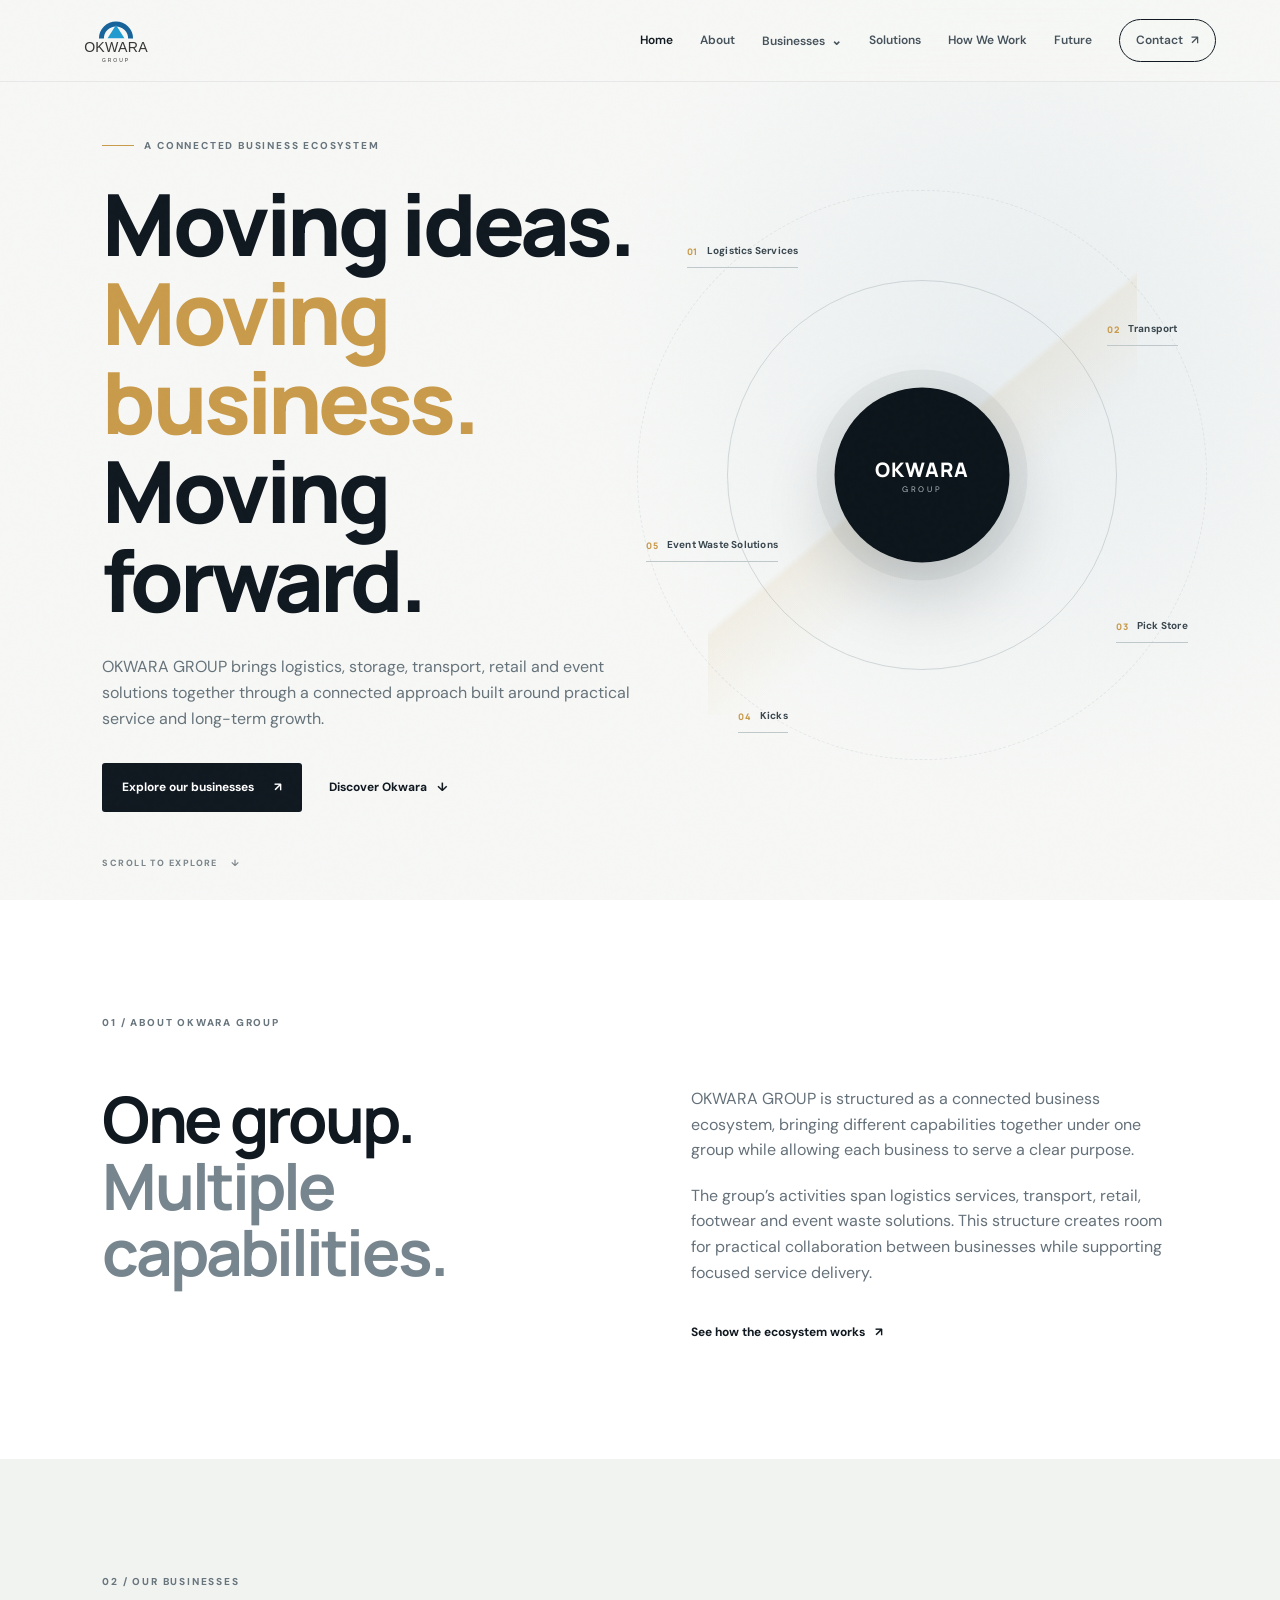
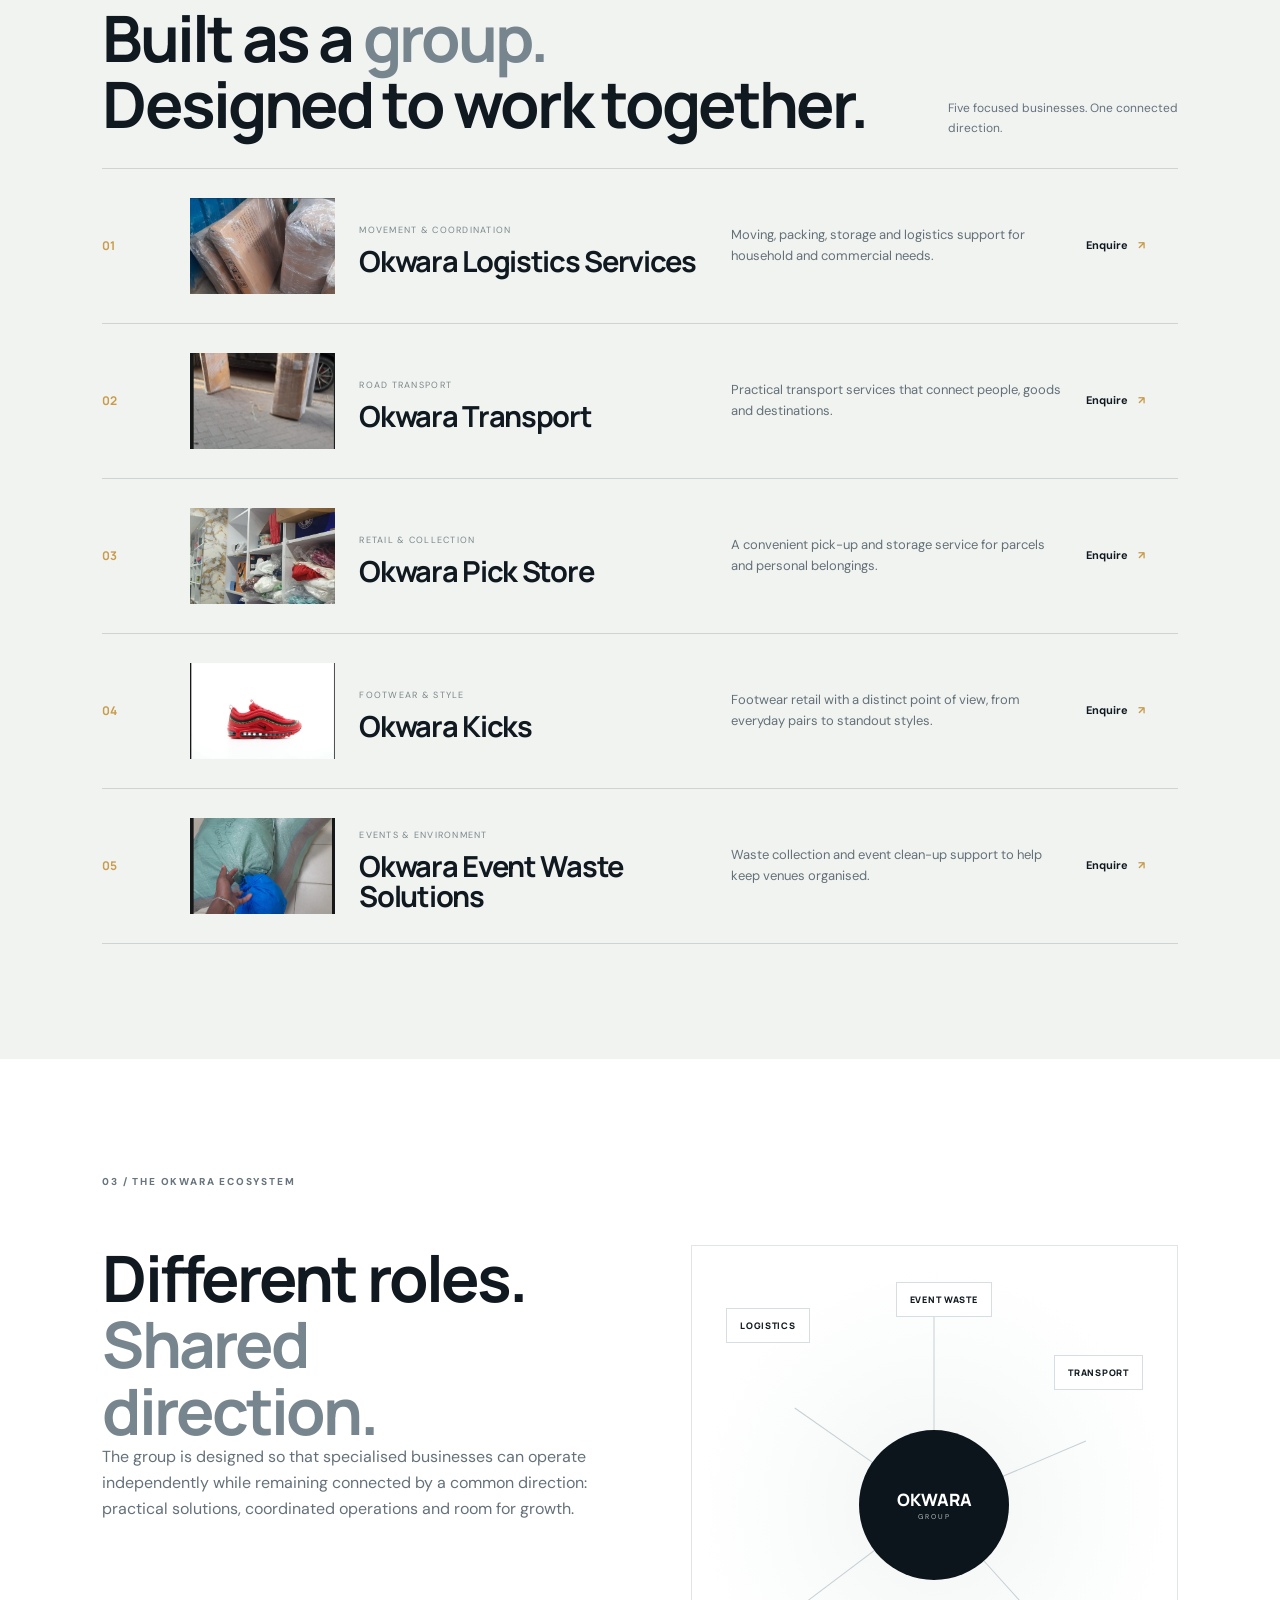
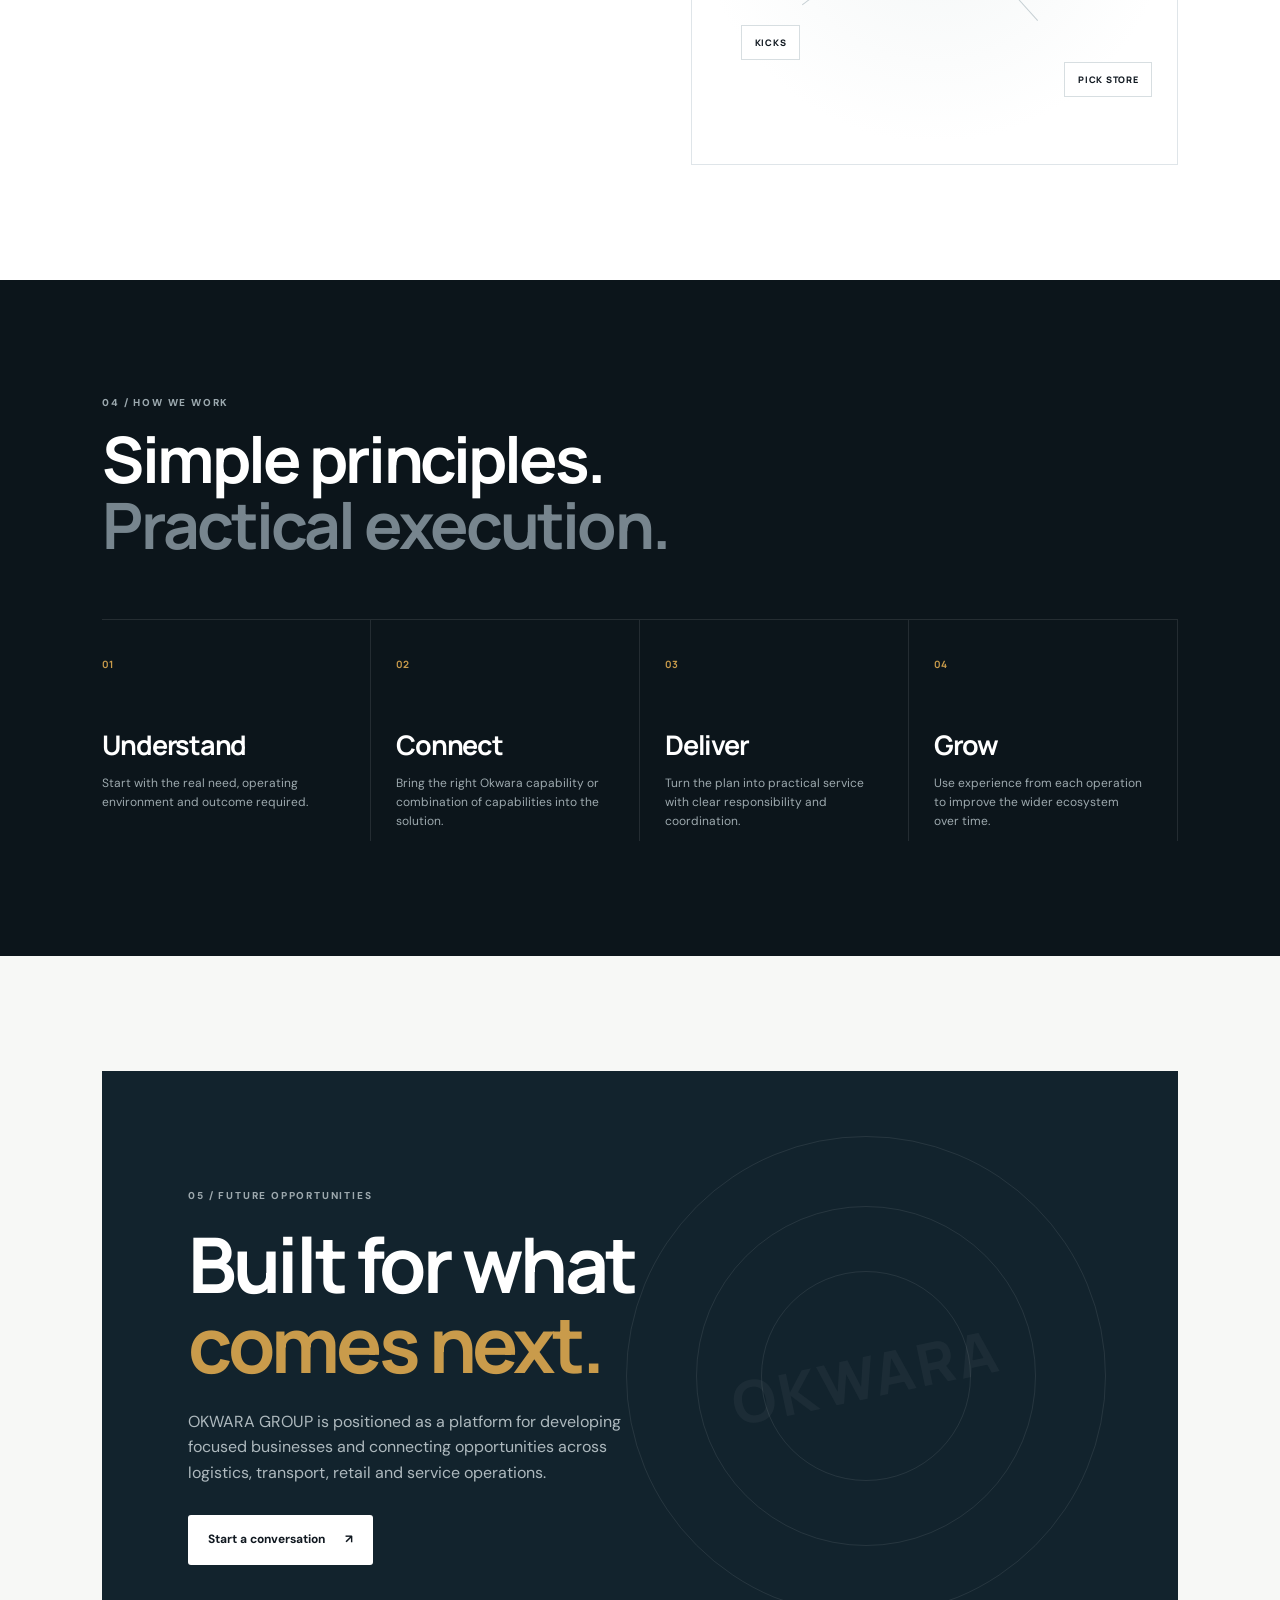
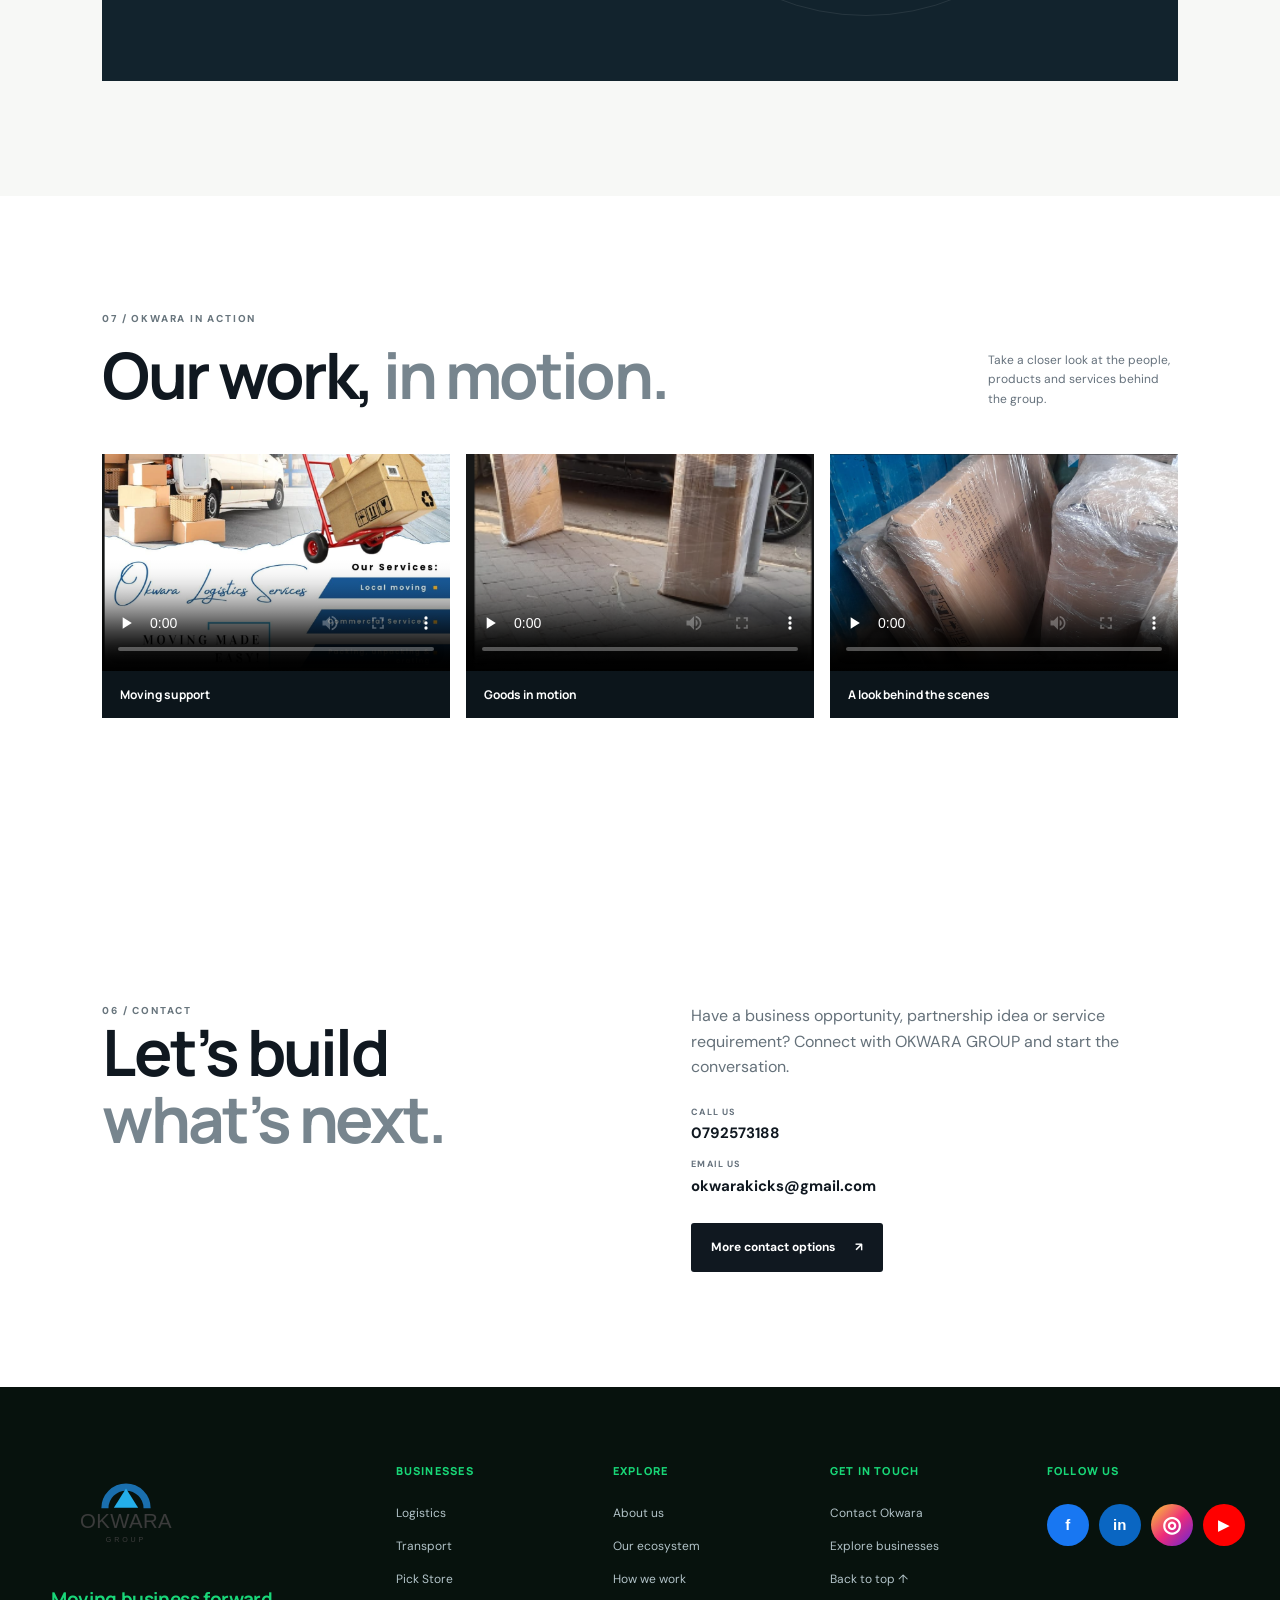
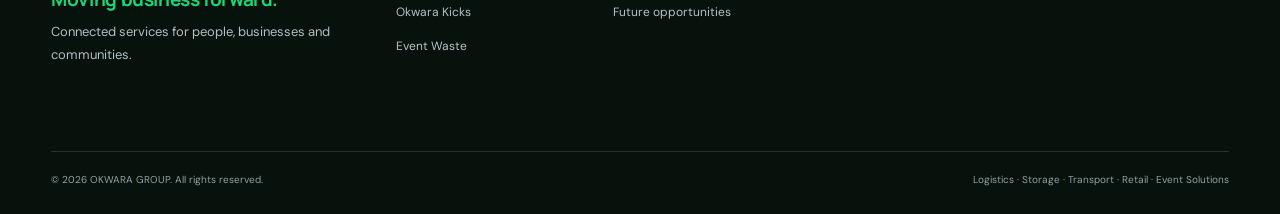
==== index.html @ 1e84efe7 "Add Okwara Group website and contact details" ====
<!DOCTYPE html>
<html lang="en">
<head>
  <meta charset="UTF-8" />
  <meta name="viewport" content="width=device-width, initial-scale=1.0" />
  <meta name="description" content="OKWARA GROUP — Logistics, Storage, Transport, Retail and Event Solutions." />
  <title>OKWARA GROUP | Logistics • Storage • Transport • Retail • Event Solutions</title>
  <link rel="preconnect" href="https://fonts.googleapis.com">
  <link rel="preconnect" href="https://fonts.gstatic.com" crossorigin>
  <link href="https://fonts.googleapis.com/css2?family=DM+Sans:wght@400;500;600;700&family=Manrope:wght@500;600;700;800&display=swap" rel="stylesheet">
  <link rel="stylesheet" href="style.css" />
</head>
<body>
  <div class="noise" aria-hidden="true"></div>
  <header class="site-header" id="top">
    <a class="brand" href="#home" aria-label="Okwara Group home">
      <img class="brand-logo" src="okwara-group-logo.svg" alt="Okwara Group" />
    </a>
    <button class="menu-toggle" aria-label="Open menu" aria-expanded="false"><span></span><span></span><span></span></button>
    <nav class="nav" aria-label="Primary navigation">
      <a class="active" href="#home">Home</a>
      <a href="about.html">About</a>
      <div class="nav-dropdown">
        <button class="dropdown-toggle" type="button" aria-expanded="false" aria-haspopup="true">Businesses <span aria-hidden="true">⌄</span></button>
        <div class="dropdown-menu" aria-label="Our businesses">
          <a href="okwara-logistics.html">Okwara Logistics</a>
          <a href="okwara-pick-store.html">Okwara Pick Store</a>
          <a href="okwara-transport.html">Okwara Transport</a>
          <a href="okwara-kicks.html">Okwara Kicks</a>
          <a href="okwara-event-waste.html">Okwara Event Waste Solutions</a>
        </div>
      </div>
      <a href="solutions.html">Solutions</a>
      <a href="how-we-work.html">How We Work</a>
      <a href="future.html">Future</a>
      <a href="contact.html" class="nav-cta">Contact <span>↗</span></a>
    </nav>
  </header>

  <main>
    <section class="hero" id="home">
      <div class="hero-grid"></div>
      <div class="hero-content reveal">
        <p class="eyebrow"><span></span> A connected business ecosystem</p>
        <h1>Moving ideas.<br><em>Moving business.</em><br>Moving forward.</h1>
        <p class="hero-copy">OKWARA GROUP brings logistics, storage, transport, retail and event solutions together through a connected approach built around practical service and long-term growth.</p>
        <div class="hero-actions">
          <a href="#businesses" class="btn btn-primary">Explore our businesses <span>↗</span></a>
          <a href="#about" class="text-link">Discover Okwara <span>↓</span></a>
        </div>
      </div>
      <div class="hero-visual reveal reveal-delay">
        <div class="orbit orbit-one"></div><div class="orbit orbit-two"></div>
        <div class="core"><span>OKWARA</span><small>GROUP</small></div>
        <div class="orbit-label label-logistics"><b>01</b> Logistics Services</div>
        <div class="orbit-label label-transport"><b>02</b> Transport</div>
        <div class="orbit-label label-pick"><b>03</b> Pick Store</div>
        <div class="orbit-label label-kicks"><b>04</b> Kicks</div>
        <div class="orbit-label label-waste"><b>05</b> Event Waste Solutions</div>
      </div>
      <div class="scroll-note">SCROLL TO EXPLORE <span>↓</span></div>
    </section>

    <section class="intro section-pad" id="about">
      <div class="section-label reveal">01 / About Okwara Group</div>
      <div class="intro-grid">
        <div class="reveal"><h2>One group.<br><span>Multiple capabilities.</span></h2></div>
        <div class="intro-text reveal reveal-delay">
          <p>OKWARA GROUP is structured as a connected business ecosystem, bringing different capabilities together under one group while allowing each business to serve a clear purpose.</p>
          <p>The group’s activities span logistics services, transport, retail, footwear and event waste solutions. This structure creates room for practical collaboration between businesses while supporting focused service delivery.</p>
          <a class="arrow-link" href="#how-we-work">See how the ecosystem works <span>↗</span></a>
        </div>
      </div>
    </section>

    <section class="businesses section-pad" id="businesses">
      <div class="section-heading reveal">
        <div><div class="section-label">02 / Our Businesses</div><h2>Built as a <span>group.</span><br>Designed to work together.</h2></div>
        <p>Five focused businesses. One connected direction.</p>
      </div>
      <div class="business-list">
        <article class="business-row reveal"><span class="business-number">01</span><a class="business-thumb" href="okwara-logistics.html" aria-label="View Wrapped furniture ready for a move"><img src="okwara%20images/Screenshot%202026-10-02%20185309.png" alt="Wrapped furniture ready for a move" loading="lazy"></a><div class="business-name"><span>Movement &amp; coordination</span><h3>Okwara Logistics Services</h3></div><p>Moving, packing, storage and logistics support for household and commercial needs.</p><a href="#contact" aria-label="Enquire about Okwara Logistics Services">Enquire <span>↗</span></a></article>
        <article class="business-row reveal"><span class="business-number">02</span><a class="business-thumb" href="okwara-transport.html" aria-label="View Goods being loaded for transport"><img src="okwara%20images/Screenshot%202026-10-02%20185259.png" alt="Goods being loaded for transport" loading="lazy"></a><div class="business-name"><span>Road transport</span><h3>Okwara Transport</h3></div><p>Practical transport services that connect people, goods and destinations.</p><a href="#contact" aria-label="Enquire about Okwara Transport">Enquire <span>↗</span></a></article>
        <article class="business-row reveal"><span class="business-number">03</span><a class="business-thumb" href="okwara-pick-store.html" aria-label="View Shelving inside a storage space"><img src="okwara%20images/WhatsApp%20Image%202026-10-01%20at%2012.04.26%20(6).jpeg" alt="Shelving inside a storage space" loading="lazy"></a><div class="business-name"><span>Retail &amp; collection</span><h3>Okwara Pick Store</h3></div><p>A convenient pick-up and storage service for parcels and personal belongings.</p><a href="#contact" aria-label="Enquire about Okwara Pick Store">Enquire <span>↗</span></a></article>
        <article class="business-row reveal"><span class="business-number">04</span><a class="business-thumb" href="okwara-kicks.html" aria-label="View Okwara Kicks footwear"><img src="okwara%20images/Screenshot%202026-10-02%20184822.png" alt="Okwara Kicks footwear" loading="lazy"></a><div class="business-name"><span>Footwear &amp; style</span><h3>Okwara Kicks</h3></div><p>Footwear retail with a distinct point of view, from everyday pairs to standout styles.</p><a href="#contact" aria-label="Enquire about Okwara Kicks">Enquire <span>↗</span></a></article>
        <article class="business-row reveal"><span class="business-number">05</span><a class="business-thumb" href="okwara-event-waste.html" aria-label="View Hands sorting materials for collection"><img src="okwara%20images/Screenshot%202026-10-02%20185228.png" alt="Hands sorting materials for collection" loading="lazy"></a><div class="business-name"><span>Events &amp; environment</span><h3>Okwara Event Waste Solutions</h3></div><p>Waste collection and event clean-up support to help keep venues organised.</p><a href="#contact" aria-label="Enquire about Okwara Event Waste Solutions">Enquire <span>↗</span></a></article>
      </div>
    </section>

    <section class="ecosystem section-pad" id="solutions">
      <div class="section-label reveal">03 / The Okwara Ecosystem</div>
      <div class="ecosystem-grid">
        <div class="ecosystem-copy reveal"><h2>Different roles.<br><span>Shared direction.</span></h2><p>The group is designed so that specialised businesses can operate independently while remaining connected by a common direction: practical solutions, coordinated operations and room for growth.</p></div>
        <div class="ecosystem-map reveal reveal-delay">
          <div class="map-center"><span>OKWARA</span><small>GROUP</small></div>
          <div class="map-node n1">LOGISTICS</div><div class="map-node n2">TRANSPORT</div><div class="map-node n3">PICK STORE</div><div class="map-node n4">KICKS</div><div class="map-node n5">EVENT WASTE</div>
          <i class="line l1"></i><i class="line l2"></i><i class="line l3"></i><i class="line l4"></i><i class="line l5"></i>
        </div>
      </div>
    </section>

    <section class="process section-pad" id="how-we-work">
      <div class="section-heading reveal"><div><div class="section-label">04 / How We Work</div><h2>Simple principles.<br><span>Practical execution.</span></h2></div></div>
      <div class="process-grid">
        <div class="process-item reveal"><span>01</span><h3>Understand</h3><p>Start with the real need, operating environment and outcome required.</p></div>
        <div class="process-item reveal reveal-delay"><span>02</span><h3>Connect</h3><p>Bring the right Okwara capability or combination of capabilities into the solution.</p></div>
        <div class="process-item reveal reveal-delay-2"><span>03</span><h3>Deliver</h3><p>Turn the plan into practical service with clear responsibility and coordination.</p></div>
        <div class="process-item reveal"><span>04</span><h3>Grow</h3><p>Use experience from each operation to improve the wider ecosystem over time.</p></div>
      </div>
    </section>

    <section class="future section-pad" id="future">
      <div class="future-panel reveal">
        <div class="future-copy"><div class="section-label">05 / Future Opportunities</div><h2>Built for what<br><em>comes next.</em></h2><p>OKWARA GROUP is positioned as a platform for developing focused businesses and connecting opportunities across logistics, transport, retail and service operations.</p><a href="#contact" class="btn btn-light">Start a conversation <span>↗</span></a></div>
        <div class="future-art"><div class="ring r1"></div><div class="ring r2"></div><div class="ring r3"></div><div class="future-word">OKWARA</div></div>
      </div>
    </section>

<section class="work-media section-pad" id="work-in-motion"><div class="section-heading"><div><div class="section-label">07 / Okwara in action</div><h2>Our work, <span>in motion.</span></h2></div><p>Take a closer look at the people, products and services behind the group.</p></div><div class="video-grid"><figure class="video-card"><video controls playsinline preload="none" poster="okwara%20images/Screenshot%202026-10-02%20185216.png"><source src="okwara%20images/WhatsApp%20Video%202026-10-01%20at%2012.04.26.mp4" type="video/mp4">Your browser does not support video playback.</video><figcaption>Moving support</figcaption></figure><figure class="video-card"><video controls playsinline preload="none" poster="okwara%20images/Screenshot%202026-10-02%20185259.png"><source src="okwara%20images/WhatsApp%20Video%202026-10-01%20at%2012.04.26%20(1).mp4" type="video/mp4">Your browser does not support video playback.</video><figcaption>Goods in motion</figcaption></figure><figure class="video-card"><video controls playsinline preload="none" poster="okwara%20images/Screenshot%202026-10-02%20185343.png"><source src="okwara%20images/WhatsApp%20Video%202026-10-01%20at%2012.04.27.mp4" type="video/mp4">Your browser does not support video playback.</video><figcaption>A look behind the scenes</figcaption></figure></div></section>

    <section class="contact section-pad" id="contact">
      <div class="contact-grid reveal">
        <div><div class="section-label">06 / Contact</div><h2>Let’s build<br><span>what’s next.</span></h2></div>
          <div class="contact-copy"><p>Have a business opportunity, partnership idea or service requirement? Connect with OKWARA GROUP and start the conversation.</p><div class="contact-details"><a href="tel:+254792573188"><span>Call us</span>0792573188</a><a href="mailto:okwarakicks@gmail.com"><span>Email us</span>okwarakicks@gmail.com</a></div><a class="btn btn-primary" href="contact.html">More contact options <span>↗</span></a></div>
      </div>
    </section>
  </main>

  <footer class="footer" id="footer">
    <div class="footer-main">
      <div class="footer-intro">
        <a class="footer-brand" href="#home" aria-label="Okwara Group home"><img class="footer-logo" src="okwara-group-logo.svg" alt="Okwara Group" /></a>
        <h2>Moving business forward.</h2>
        <p>Connected services for people, businesses and communities.</p>
      </div>
      <nav class="footer-column" aria-label="Businesses"><h3>BUSINESSES</h3><a href="okwara-logistics.html">Logistics</a><a href="okwara-transport.html">Transport</a><a href="okwara-pick-store.html">Pick Store</a><a href="okwara-kicks.html">Okwara Kicks</a><a href="okwara-event-waste.html">Event Waste</a></nav>
      <nav class="footer-column" aria-label="Explore"><h3>EXPLORE</h3><a href="#about">About us</a><a href="#solutions">Our ecosystem</a><a href="#how-we-work">How we work</a><a href="#future">Future opportunities</a></nav>
      <nav class="footer-column" aria-label="Get in touch"><h3>GET IN TOUCH</h3><a href="#contact">Contact Okwara</a><a href="#businesses">Explore businesses</a><a href="#top">Back to top ↑</a></nav>
      <div class="footer-social"><h3>FOLLOW US</h3><div class="social-links">
        <a class="social-link social-facebook" href="https://www.facebook.com/" aria-label="Facebook">f</a>
        <a class="social-link social-linkedin" href="https://www.linkedin.com/" aria-label="LinkedIn">in</a>
        <a class="social-link social-instagram" href="https://www.instagram.com/" aria-label="Instagram">◎</a>
        <a class="social-link social-youtube" href="https://www.youtube.com/" aria-label="YouTube">▶</a>
      </div></div>
    </div>
    <div class="footer-bottom"><p>© <span id="year"></span> OKWARA GROUP. All rights reserved.</p><p>Logistics · Storage · Transport · Retail · Event Solutions</p></div>
  </footer>
  <script src="script.js"></script>
</body>
</html>
---- style.css ----
:root{--ink:#101820;--muted:#65717c;--line:#dfe5e9;--paper:#f7f8f6;--white:#fff;--accent:#c99b4b;--dark:#0c151b;--dark2:#12232d;--shadow:0 20px 60px rgba(15,25,32,.10)}
*{box-sizing:border-box;margin:0;padding:0}html{scroll-behavior:smooth}body{font-family:'DM Sans',sans-serif;color:var(--ink);background:var(--paper);line-height:1.6;overflow-x:hidden}.noise{position:fixed;inset:0;pointer-events:none;opacity:.025;background-image:url("data:image/svg+xml,%3Csvg viewBox='0 0 180 180' xmlns='http://www.w3.org/2000/svg'%3E%3Cfilter id='n'%3E%3CfeTurbulence type='fractalNoise' baseFrequency='.9' numOctaves='3' stitchTiles='stitch'/%3E%3C/filter%3E%3Crect width='100%25' height='100%25' filter='url(%23n)' opacity='.7'/%3E%3C/svg%3E");z-index:99}.site-header{position:fixed;z-index:50;top:0;left:0;right:0;height:82px;display:flex;align-items:center;justify-content:space-between;padding:0 5vw;background:rgba(247,248,246,.82);backdrop-filter:blur(18px);border-bottom:1px solid rgba(16,24,32,.07)}.brand,.footer-brand{display:flex;align-items:center;gap:11px;text-decoration:none;color:var(--ink)}.brand-mark{display:grid;place-items:center;width:34px;height:34px;border:1.5px solid currentColor;border-radius:50%;font:800 16px Manrope}.brand strong{display:block;font:800 15px Manrope;letter-spacing:.08em}.brand small{display:block;font-size:8px;letter-spacing:.34em;color:var(--muted);margin-top:-3px}.nav{display:flex;align-items:center;gap:27px}.nav a{font-size:12px;font-weight:600;color:#46525b;text-decoration:none;transition:.25s}.nav a:hover,.nav a.active{color:var(--ink)}.nav-cta{padding:11px 16px;border:1px solid var(--ink);border-radius:99px}.nav-cta span{margin-left:5px}.menu-toggle{display:none;border:0;background:none}.hero{min-height:100vh;position:relative;display:grid;grid-template-columns:1.05fr .95fr;align-items:center;padding:120px 8vw 70px;background:radial-gradient(circle at 80% 40%,#e9eef0 0,transparent 38%),var(--paper);overflow:hidden}.hero-grid{position:absolute;inset:0;background:linear-gradient(90deg,transparent 49.9%,rgba(16,24,32,.045) 50%,transparent 50.1%),linear-gradient(0deg,transparent 49.9%,rgba(16,24,32,.035) 50%,transparent 50.1%);background-size:100% 100%,100% 180px}.hero-content{position:relative;z-index:2;max-width:730px}.eyebrow,.section-label{font-size:10px;font-weight:800;letter-spacing:.18em;text-transform:uppercase;color:#68757d}.eyebrow{display:flex;align-items:center;gap:10px;margin-bottom:25px}.eyebrow span{width:32px;height:1px;background:var(--accent)}h1,h2,h3{font-family:Manrope,sans-serif;line-height:1.04;letter-spacing:-.045em}h1{font-size:clamp(48px,6.7vw,96px);font-weight:800;max-width:820px}h1 em,h2 span{font-style:normal;color:#77858e}h1 em{color:var(--accent)}.hero-copy{max-width:590px;color:#66737b;font-size:16px;margin:30px 0 32px}.hero-actions{display:flex;align-items:center;gap:27px}.btn{display:inline-flex;align-items:center;gap:20px;padding:15px 20px;text-decoration:none;font-size:12px;font-weight:700;border-radius:3px;transition:.25s}.btn-primary{background:var(--ink);color:#fff}.btn-primary:hover{transform:translateY(-2px);box-shadow:0 12px 25px #10182020}.btn-light{background:#fff;color:var(--ink)}.text-link,.arrow-link{color:var(--ink);font-size:12px;font-weight:700;text-decoration:none}.text-link span,.arrow-link span{margin-left:7px}.hero-visual{position:relative;height:min(600px,70vh);min-height:460px}.core{position:absolute;left:50%;top:50%;transform:translate(-50%,-50%);width:175px;height:175px;border-radius:50%;display:grid;place-content:center;text-align:center;background:var(--dark);color:white;box-shadow:0 0 0 18px #0c151b0d,0 30px 70px #0c151b32;z-index:3}.core span{font:800 20px Manrope;letter-spacing:.05em}.core small{font-size:8px;letter-spacing:.35em;color:#aeb9be}.orbit{position:absolute;border:1px solid #aeb8bc80;border-radius:50%;left:50%;top:50%;transform:translate(-50%,-50%)}.orbit-one{width:390px;height:390px}.orbit-two{width:570px;height:570px;border-style:dashed;opacity:.5}.float-card{position:absolute;z-index:4;background:#fff;border:1px solid #dfe4e6;padding:12px 15px;min-width:128px;box-shadow:0 12px 35px #0c151b12;display:flex;gap:11px;align-items:center}.float-card b{font:800 10px Manrope;color:var(--accent)}.float-card span{font-size:10px;font-weight:700;line-height:1.2}.card-logistics{top:8%;left:3%}.card-transport{top:18%;right:0}.card-retail{bottom:18%;right:1%}.card-kicks{bottom:5%;left:12%}.card-waste{top:54%;left:-3%}.scroll-note{position:absolute;bottom:30px;left:8vw;font-size:9px;font-weight:800;letter-spacing:.16em;color:#7b858b}.scroll-note span{margin-left:10px}.section-pad{padding:115px 8vw}.intro{background:#fff}.intro-grid,.ecosystem-grid,.contact-grid{display:grid;grid-template-columns:1fr 1fr;gap:8vw;margin-top:55px}.intro h2,.ecosystem h2,.contact h2{font-size:clamp(40px,5vw,68px)}.intro-text{max-width:570px}.intro-text p,.ecosystem-copy p,.contact-copy p{font-size:16px;color:#65717a;margin-bottom:20px}.arrow-link{display:inline-block;margin-top:18px}.businesses{background:var(--paper)}.section-heading{display:flex;justify-content:space-between;align-items:end;gap:40px;margin-bottom:45px}.section-heading h2{font-size:clamp(40px,5vw,66px);margin-top:15px}.section-heading>p{font-size:12px;color:var(--muted);max-width:190px}.business-grid{display:grid;grid-template-columns:repeat(3,1fr);gap:14px}.business-card{min-height:340px;padding:27px;background:#fff;border:1px solid var(--line);display:flex;flex-direction:column;transition:.35s}.business-card:hover{transform:translateY(-7px);box-shadow:var(--shadow)}.business-card.featured{background:var(--dark);color:#fff;grid-row:span 2;min-height:694px}.card-top{display:flex;justify-content:space-between;font:700 9px Manrope;letter-spacing:.13em;color:#7d888f}.featured .card-top{color:#aeb9be}.card-icon{font:400 38px Manrope;margin-top:auto;margin-bottom:25px;color:var(--accent)}.business-card h3{font-size:25px;letter-spacing:-.03em}.business-card p{font-size:13px;color:#6d7880;margin:13px 0 25px}.featured p{color:#b9c2c6}.business-card a{margin-top:auto;color:inherit;text-decoration:none;font-size:11px;font-weight:800}.business-card a span{margin-left:7px}.ecosystem{background:#fff}.ecosystem-copy{max-width:560px}.ecosystem-map{height:520px;position:relative;background:radial-gradient(circle,#f3f6f6 0,#fff 67%);border:1px solid var(--line);overflow:hidden}.map-center{position:absolute;left:50%;top:50%;transform:translate(-50%,-50%);width:150px;height:150px;border-radius:50%;background:var(--dark);color:#fff;display:grid;place-content:center;text-align:center;z-index:2}.map-center span{font:800 17px Manrope}.map-center small{font-size:7px;letter-spacing:.3em;color:#aeb9be}.map-node{position:absolute;padding:10px 13px;border:1px solid #d7dee1;background:#fff;font:800 9px Manrope;letter-spacing:.08em;z-index:3}.n1{left:7%;top:12%}.n2{right:7%;top:21%}.n3{right:5%;bottom:13%}.n4{left:10%;bottom:20%}.n5{left:42%;top:7%}.line{position:absolute;left:50%;top:50%;height:1px;width:35%;background:#c7d0d4;transform-origin:left}.l1{transform:rotate(215deg)}.l2{transform:rotate(337deg);width:34%}.l3{transform:rotate(48deg);width:32%}.l4{transform:rotate(143deg);width:34%}.l5{transform:rotate(270deg);width:40%}.process{background:var(--dark);color:#fff}.process .section-label{color:#9ca9af}.process-grid{display:grid;grid-template-columns:repeat(4,1fr);margin-top:60px;border-top:1px solid #ffffff1a}.process-item{padding:30px 25px 10px 0;border-right:1px solid #ffffff1a}.process-item:not(:first-child){padding-left:25px}.process-item span{font:700 10px Manrope;color:var(--accent)}.process-item h3{font-size:27px;margin:55px 0 15px}.process-item p{font-size:12px;color:#9da9ae;max-width:210px}.future{background:var(--paper)}.future-panel{min-height:550px;background:var(--dark2);color:#fff;position:relative;overflow:hidden;padding:80px 8%;display:grid;grid-template-columns:1fr 1fr;align-items:center}.future .section-label{color:#9da9ae}.future h2{font-size:clamp(50px,6vw,82px);margin:20px 0 25px}.future h2 em{font-style:normal;color:var(--accent)}.future-copy p{color:#aeb9be;max-width:480px;margin-bottom:30px}.future-art{height:450px;position:relative}.ring{position:absolute;border:1px solid #ffffff16;border-radius:50%;left:50%;top:50%;transform:translate(-50%,-50%)}.r1{width:210px;height:210px}.r2{width:340px;height:340px}.r3{width:480px;height:480px}.future-word{position:absolute;left:50%;top:50%;transform:translate(-50%,-50%) rotate(-12deg);font:800 58px Manrope;color:#ffffff0b;letter-spacing:.05em}.contact{background:#fff}.contact-copy{max-width:520px}.contact-copy small{display:block;color:#8b949a;font-size:10px;margin-top:18px}.footer{padding:35px 8vw;background:var(--dark);color:#aab5ba;display:flex;align-items:center;justify-content:space-between;gap:30px}.footer-brand{color:#fff}.footer-brand small{display:block;color:#8e9aa0;font-size:8px;margin-top:2px}.footer p,.footer>a{font-size:10px;color:#7e8b91}.footer>a{text-decoration:none}.reveal{opacity:0;transform:translateY(25px);transition:opacity .8s ease,transform .8s ease}.reveal.visible{opacity:1;transform:none}.reveal-delay{transition-delay:.12s}.reveal-delay-2{transition-delay:.22s}
@media(max-width:950px){.nav{gap:16px}.hero{grid-template-columns:1fr;padding-top:150px}.hero-visual{margin-top:35px;height:480px}.business-grid{grid-template-columns:1fr 1fr}.featured{grid-row:auto!important;min-height:400px!important}.ecosystem-grid,.contact-grid{grid-template-columns:1fr}.process-grid{grid-template-columns:1fr 1fr}.future-panel{grid-template-columns:1fr}.future-art{display:none}}
@media(max-width:720px){.site-header{height:70px;padding:0 6vw}.menu-toggle{display:grid;gap:5px}.menu-toggle span{width:23px;height:2px;background:var(--ink);transition:.25s}.nav{position:absolute;top:70px;left:0;right:0;display:none;flex-direction:column;align-items:stretch;padding:20px 6vw 28px;background:rgba(247,248,246,.97);border-bottom:1px solid var(--line)}.nav.open{display:flex}.nav a{padding:10px 0}.nav-cta{text-align:center}.hero{padding:125px 6vw 65px;min-height:auto}.hero-visual{min-height:390px;height:390px}.orbit-one{width:270px;height:270px}.orbit-two{width:360px;height:360px}.core{width:125px;height:125px}.core span{font-size:15px}.float-card{transform:scale(.85)}.card-logistics{top:2%;left:-3%}.card-transport{top:15%;right:-4%}.card-retail{bottom:16%;right:-4%}.card-kicks{bottom:0;left:2%}.card-waste{top:52%;left:-8%}.section-pad{padding:80px 6vw}.section-heading{display:block}.section-heading>p{margin-top:20px}.business-grid{grid-template-columns:1fr}.business-card,.featured{min-height:330px!important}.ecosystem-map{height:410px}.map-node{font-size:7px;padding:8px}.process-grid{grid-template-columns:1fr}.process-item{border-right:0;border-bottom:1px solid #ffffff1a;padding:25px 0!important}.process-item h3{margin-top:35px}.footer{flex-direction:column;align-items:flex-start;padding:30px 6vw}.hero-actions{flex-direction:column;align-items:flex-start;gap:18px}}

/* Editorial business directory: clear, image-led spacing without ecommerce cards. */
.businesses{background:#f1f3f1}.business-grid{display:block}.business-row{display:grid;grid-template-columns:64px minmax(240px,1.05fr) minmax(240px,1fr) 92px;gap:28px;align-items:center;padding:29px 0;border-top:1px solid #cdd4d3;transition:padding .35s ease,background .35s ease}.business-row:last-child{border-bottom:1px solid #cdd4d3}.business-row:hover{padding-left:14px;padding-right:14px;background:#ffffff80}.business-number{font:700 12px Manrope;color:var(--accent)}.business-name>span{font-size:9px;letter-spacing:.14em;text-transform:uppercase;color:#7b878a}.business-name h3{font-size:clamp(20px,2.3vw,29px);margin-top:5px}.business-row p{color:#647078;font-size:13px;max-width:390px}.business-row>a{font-size:11px;font-weight:700;color:var(--ink);text-decoration:none;white-space:nowrap}.business-row>a span{color:var(--accent);margin-left:7px}.orbit-label{position:absolute;z-index:4;display:flex;align-items:center;gap:9px;padding:8px 0;color:#39464d;font-size:10px;font-weight:700;letter-spacing:.02em;border-bottom:1px solid #bfc8ca}.orbit-label b{font:800 9px Manrope;color:var(--accent)}.label-logistics{top:10%;left:4%}.label-transport{top:23%;right:0}.label-pick{bottom:22%;right:-2%}.label-kicks{bottom:7%;left:14%}.label-waste{top:59%;left:-4%}.float-card{display:none}.hero-visual:after{content:"";position:absolute;inset:10% 8%;background:linear-gradient(140deg,transparent 47%,#c99b4b18 48%,transparent 61%);pointer-events:none}.businesses .section-heading{margin-bottom:30px}.businesses .section-heading>p{max-width:230px}.contact-copy small{max-width:390px}.menu-toggle{cursor:pointer}.menu-toggle:focus-visible,.nav a:focus-visible,.btn:focus-visible,.business-row a:focus-visible{outline:3px solid #c99b4b;outline-offset:4px}.reveal{transform:translateY(24px)}.business-row.reveal{transform:translateX(-22px)}.business-row.reveal.visible{transform:translateX(0)}
@media(max-width:950px){.business-row{grid-template-columns:42px 1fr 1.2fr 78px;gap:18px}.label-logistics{left:0}.label-waste{left:-7%}}
@media(max-width:720px){.business-row{grid-template-columns:32px 1fr;gap:8px 14px;padding:22px 0}.business-number{grid-row:1/4;align-self:start;padding-top:5px}.business-name h3{font-size:23px}.business-row p{grid-column:2;margin-top:5px}.business-row>a{grid-column:2;margin-top:3px}.business-row:hover{padding-left:8px}.orbit-label{font-size:8px;gap:5px}.label-logistics{top:0;left:0}.label-transport{top:15%;right:-2%}.label-pick{bottom:19%;right:-6%}.label-kicks{bottom:1%;left:4%}.label-waste{top:53%;left:-8%}.hero-visual:after{inset:12% 3%}.section-heading{margin-bottom:25px}}
@media(prefers-reduced-motion:reduce){html{scroll-behavior:auto}*,*::before,*::after{animation-duration:.01ms!important;animation-iteration-count:1!important;transition-duration:.01ms!important}.reveal,.business-row.reveal{opacity:1;transform:none}}
.brand-logo{display:block;width:104px;height:auto}.brand{gap:0}.footer{background:#fff;border-top:1px solid var(--line);color:var(--ink)}.footer-brand{display:flex;flex-direction:column;align-items:flex-start;gap:5px}.footer-logo{display:block;width:112px;height:auto}.footer-brand small{color:#65717c;font-size:8px}.footer p,.footer>a{color:#65717c}
@media(max-width:720px){.brand-logo{width:88px}.footer-logo{width:105px}}
.footer{display:block;padding:74px 4vw 26px;background:#07120d;color:#aebdc0;border-top:0}.footer-main{display:grid;grid-template-columns:minmax(240px,1.7fr) repeat(3,minmax(125px,1fr)) minmax(150px,1fr);gap:35px;min-height:290px;padding-bottom:55px}.footer-intro{max-width:340px}.footer-brand{display:inline-flex;margin-bottom:25px}.footer-logo{width:150px;filter:brightness(1.12)}.footer-intro h2{font:700 19px Manrope,sans-serif;letter-spacing:-.02em;color:#19d779;margin-bottom:8px}.footer-intro p{max-width:290px;color:#aec0c0;font-size:13px;line-height:1.8}.footer-column,.footer-social{display:flex;flex-direction:column;align-items:flex-start;gap:14px}.footer-column h3,.footer-social h3{margin:2px 0 12px;color:#18d777;font:800 11px Manrope,sans-serif;letter-spacing:.11em}.footer-column a{font-size:12px;color:#b2c3c8;text-decoration:none;transition:color .2s}.footer-column a:hover{color:#fff}.social-links{display:flex;gap:10px}.social-link{width:42px;height:42px;border-radius:50%;display:grid;place-items:center;color:#fff;text-decoration:none;font:700 15px Arial,sans-serif;transition:transform .2s,filter .2s}.social-link:hover{transform:translateY(-3px);filter:brightness(1.15)}.social-facebook{background:#1877f2}.social-linkedin{background:#0a66c2}.social-instagram{background:linear-gradient(135deg,#f9ce34,#ee2a7b 52%,#6228d7);font-size:22px}.social-youtube{background:#f00;font-size:14px}.footer-bottom{border-top:1px solid #25332d;padding-top:20px;display:flex;justify-content:space-between;gap:20px}.footer-bottom p{font-size:10px;color:#8fa1a2}.footer-bottom p:last-child{text-align:right}
@media(max-width:950px){.footer-main{grid-template-columns:repeat(3,minmax(140px,1fr));gap:35px 28px}.footer-intro{grid-column:span 3;max-width:500px;}}
@media(max-width:600px){.footer{padding:52px 6vw 22px}.footer-main{grid-template-columns:1fr 1fr;gap:34px 22px;padding-bottom:38px}.footer-intro{grid-column:span 2}.footer-column,.footer-social{gap:12px}.footer-bottom{flex-direction:column;gap:8px}.footer-bottom p:last-child{text-align:left}}
.nav-dropdown{position:relative}.dropdown-toggle{border:0;background:none;color:#46525b;font:600 12px 'DM Sans',sans-serif;cursor:pointer;padding:8px 0}.dropdown-toggle:hover,.dropdown-toggle:focus-visible{color:var(--ink)}.dropdown-toggle span{font-size:13px;margin-left:3px}.dropdown-menu{position:absolute;top:calc(100% + 16px);left:-18px;min-width:245px;padding:8px;background:#fff;border:1px solid var(--line);box-shadow:0 18px 40px #10182018;display:grid;opacity:0;visibility:hidden;transform:translateY(8px);transition:opacity .2s ease,transform .2s ease,visibility .2s}.nav-dropdown:hover .dropdown-menu,.nav-dropdown:focus-within .dropdown-menu,.nav-dropdown.is-open .dropdown-menu{opacity:1;visibility:visible;transform:translateY(0)}.nav .dropdown-menu a{padding:10px 12px;font-size:12px;white-space:nowrap;border-bottom:1px solid #edf0f0}.nav .dropdown-menu a:last-child{border-bottom:0}.nav .dropdown-menu a:hover,.nav .dropdown-menu a[aria-current="page"]{background:#f2f5f4;color:var(--ink)}.division-page{padding-top:82px}.division-hero{min-height:560px;padding:100px 10vw 90px;background:radial-gradient(circle at 78% 48%,#e9eef0 0,transparent 38%),var(--paper);display:flex;flex-direction:column;align-items:flex-start;justify-content:center}.division-hero h1{font-size:clamp(56px,8vw,108px);margin-top:10px}.division-hero h1 em{color:var(--accent);font-style:normal}.division-lead{max-width:600px;color:#65717c;font-size:18px;margin:25px 0 30px}.division-details{display:grid;grid-template-columns:1fr 1fr;gap:8vw;padding:90px 10vw;background:#fff}.division-details h2{font-size:clamp(36px,5vw,62px);margin-top:20px}.division-details>div+div{max-width:570px;color:#65717c;font-size:15px}.division-details ul{list-style:none;margin-top:25px;border-top:1px solid var(--line)}.division-details li{padding:12px 0;border-bottom:1px solid var(--line);color:var(--ink);font-size:13px}.division-details li:before{content:'↗';color:var(--accent);margin-right:12px}
@media(max-width:720px){.nav-dropdown{width:100%}.dropdown-toggle{width:100%;text-align:left;padding:10px 0;font-size:12px}.dropdown-menu{position:static;display:none;min-width:0;padding:5px 0 5px 14px;box-shadow:none;border:0;border-left:1px solid var(--line);opacity:1;visibility:visible;transform:none}.nav-dropdown.is-open .dropdown-menu{display:grid}.nav-dropdown:hover .dropdown-menu,.nav-dropdown:focus-within .dropdown-menu{transform:none}.nav .dropdown-menu a{white-space:normal;padding:9px 10px}.division-page{padding-top:70px}.division-hero{min-height:500px;padding:85px 6vw 65px}.division-hero h1{font-size:clamp(48px,13vw,76px)}.division-lead{font-size:16px}.division-details{grid-template-columns:1fr;gap:30px;padding:75px 6vw}}
.hero-grid{background:none}
.business-row{grid-template-columns:64px 145px minmax(220px,1.05fr) minmax(220px,1fr) 92px;gap:24px}.business-thumb{display:block;width:145px;height:96px;overflow:hidden;background:#e7ebe8}.business-thumb img{display:block;width:100%;height:100%;object-fit:cover;transition:transform .45s ease,filter .3s ease}.business-row:hover .business-thumb img{transform:scale(1.07);filter:saturate(1.08)}.division-gallery{margin:0 10vw 70px;position:relative;overflow:hidden;background:#e7ebe8}.division-gallery img{display:block;width:100%;height:clamp(260px,42vw,510px);object-fit:cover;transition:transform .7s ease}.division-gallery:hover img{transform:scale(1.025)}.division-gallery figcaption{position:absolute;right:0;bottom:0;padding:12px 18px;background:#0c151bd9;color:#fff;font-size:11px}.work-media{background:#fff}.video-grid{display:grid;grid-template-columns:repeat(3,minmax(0,1fr));gap:16px}.video-card{min-width:0;background:var(--dark);overflow:hidden}.video-card video{display:block;width:100%;aspect-ratio:16/10;object-fit:cover;background:#0c151b}.video-card figcaption{padding:15px 18px;color:#fff;font:700 12px Manrope,sans-serif}
@media(max-width:950px){.business-row{grid-template-columns:42px 112px minmax(180px,1fr) minmax(180px,1.2fr) 78px;gap:16px}.business-thumb{width:112px;height:82px}.division-gallery{margin-left:6vw;margin-right:6vw}}
@media(max-width:720px){.business-row{grid-template-columns:32px 82px minmax(0,1fr);gap:8px 14px}.business-number{grid-row:1/4}.business-thumb{grid-column:2;grid-row:1/4;width:82px;height:100px}.business-name{grid-column:3;grid-row:1}.business-name h3{font-size:19px}.business-row p{grid-column:3;grid-row:2;margin:0;font-size:11px}.business-row>a:not(.business-thumb){grid-column:3;grid-row:3;margin-top:0}.business-row:hover{padding-left:8px}.video-grid{grid-template-columns:1fr}.video-card video{aspect-ratio:16/9}.division-gallery{margin:0 6vw 45px}.division-gallery img{height:260px}.division-gallery figcaption{font-size:10px;padding:9px 12px}}
.business-gallery{background:#f1f3f1}.business-gallery .section-heading{margin-bottom:28px}.business-gallery .section-heading h2{font-size:clamp(34px,4vw,52px)}.business-gallery-grid{display:grid;grid-template-columns:repeat(3,minmax(0,1fr));gap:16px}.business-gallery-card{position:relative;min-width:0;overflow:hidden;background:#dce2df}.business-gallery-card img{display:block;width:100%;height:clamp(190px,24vw,310px);object-fit:cover;transition:transform .5s ease}.business-gallery-card:hover img{transform:scale(1.04)}.business-gallery-card figcaption{padding:12px 14px;background:#fff;color:#59666b;font-size:11px;line-height:1.5}.business-gallery-grid:has(.business-gallery-card:nth-child(4)){grid-template-columns:repeat(4,minmax(0,1fr))}
@media(max-width:800px){.business-gallery-grid,.business-gallery-grid:has(.business-gallery-card:nth-child(4)){grid-template-columns:repeat(2,minmax(0,1fr))}.business-gallery-card img{height:220px}}
@media(max-width:520px){.business-gallery-grid,.business-gallery-grid:has(.business-gallery-card:nth-child(4)){grid-template-columns:1fr}.business-gallery-card img{height:250px}}
.contact-details{display:grid;gap:12px;margin:25px 0}.contact-details a{display:flex;flex-direction:column;align-items:flex-start;color:var(--ink);font-size:15px;font-weight:700;text-decoration:none}.contact-details a:hover,.division-details li a:hover{color:#a6782d}.contact-details a span{font-size:9px;letter-spacing:.13em;text-transform:uppercase;color:var(--muted);margin-bottom:2px}.division-details li a{color:inherit;text-decoration:none}
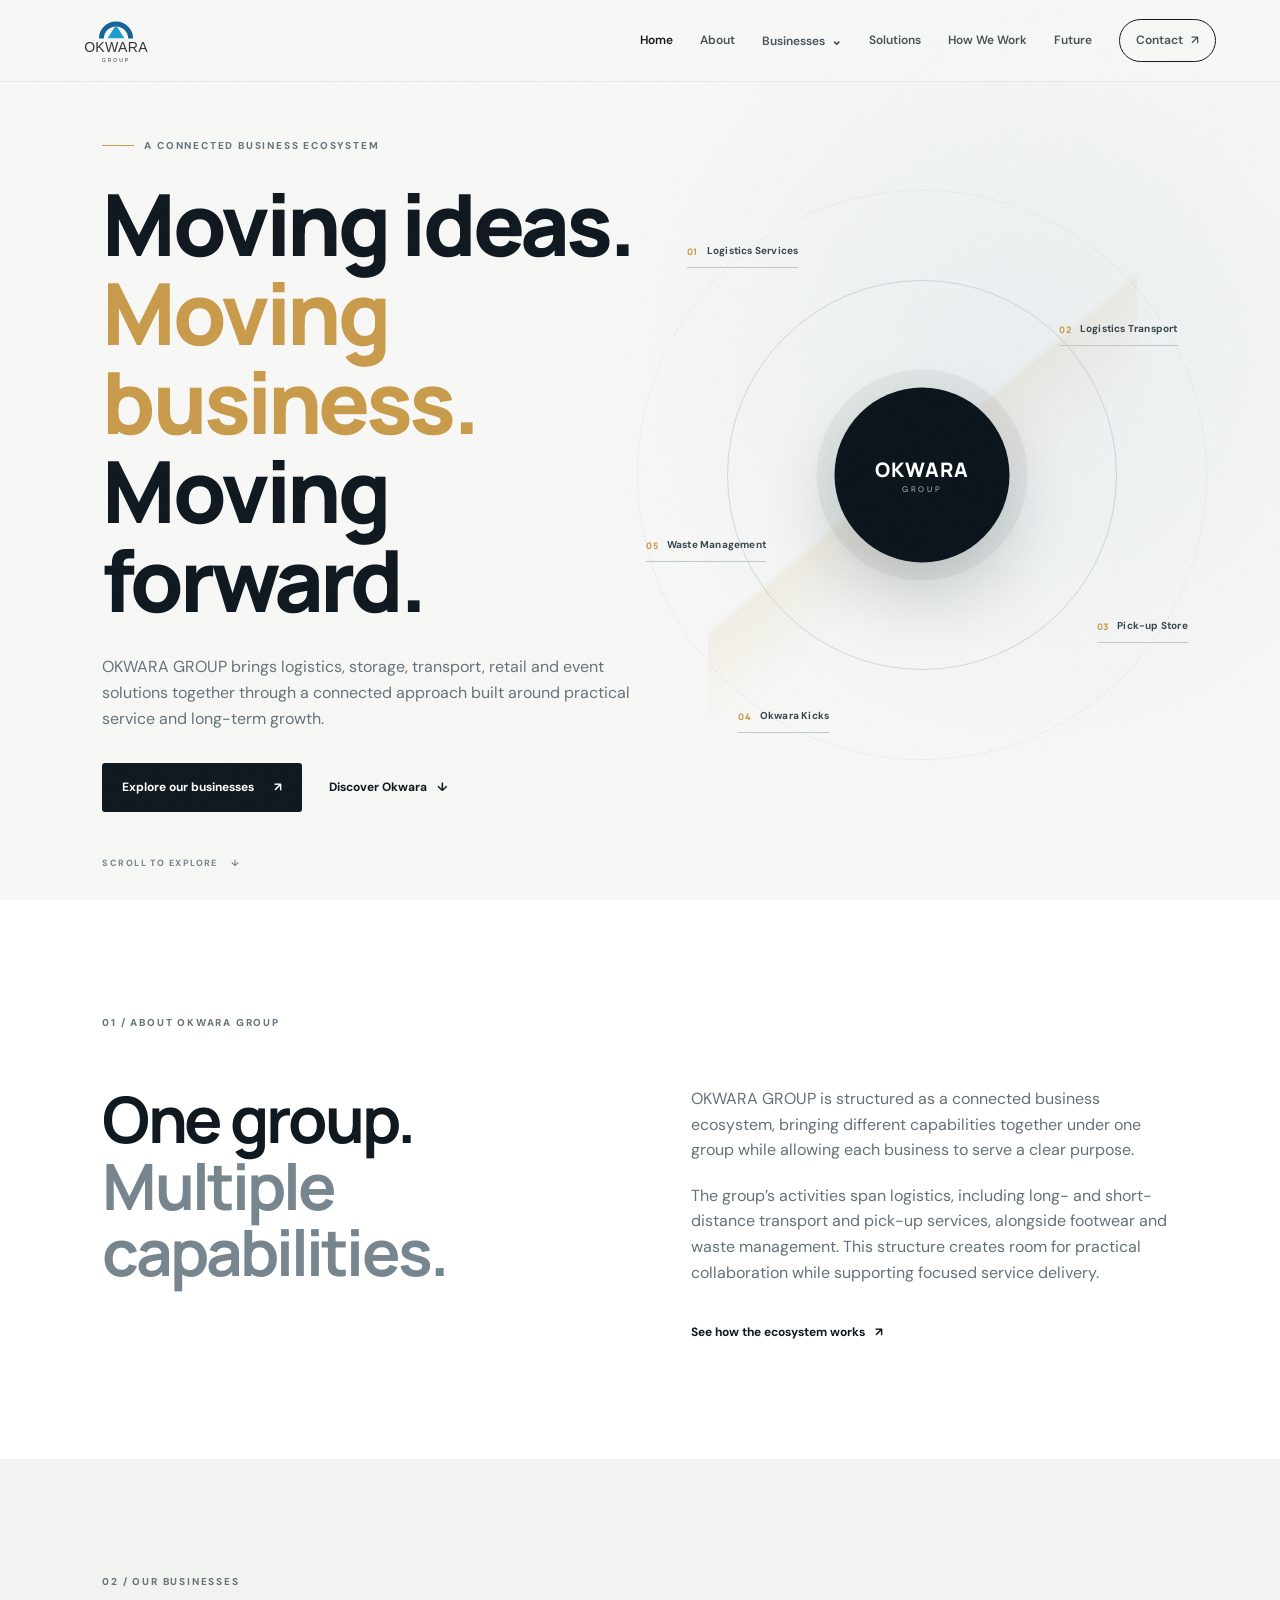
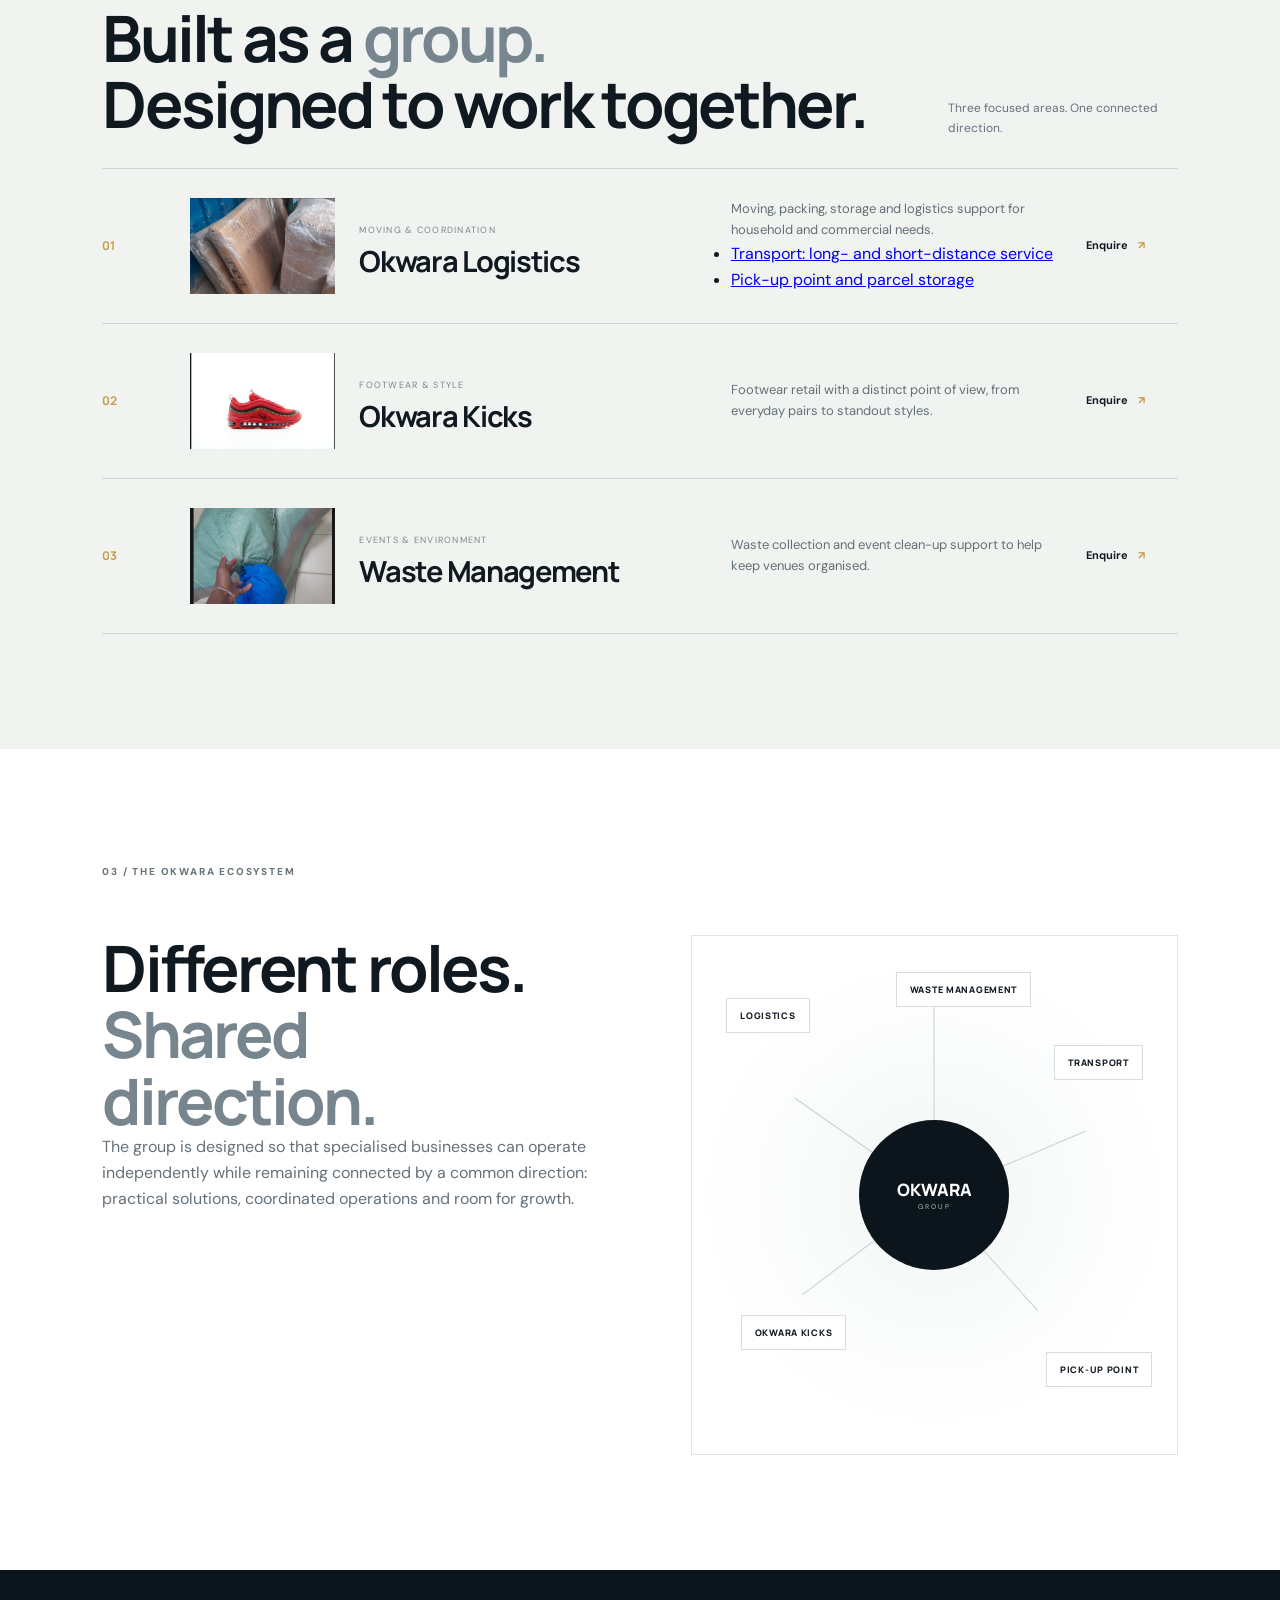
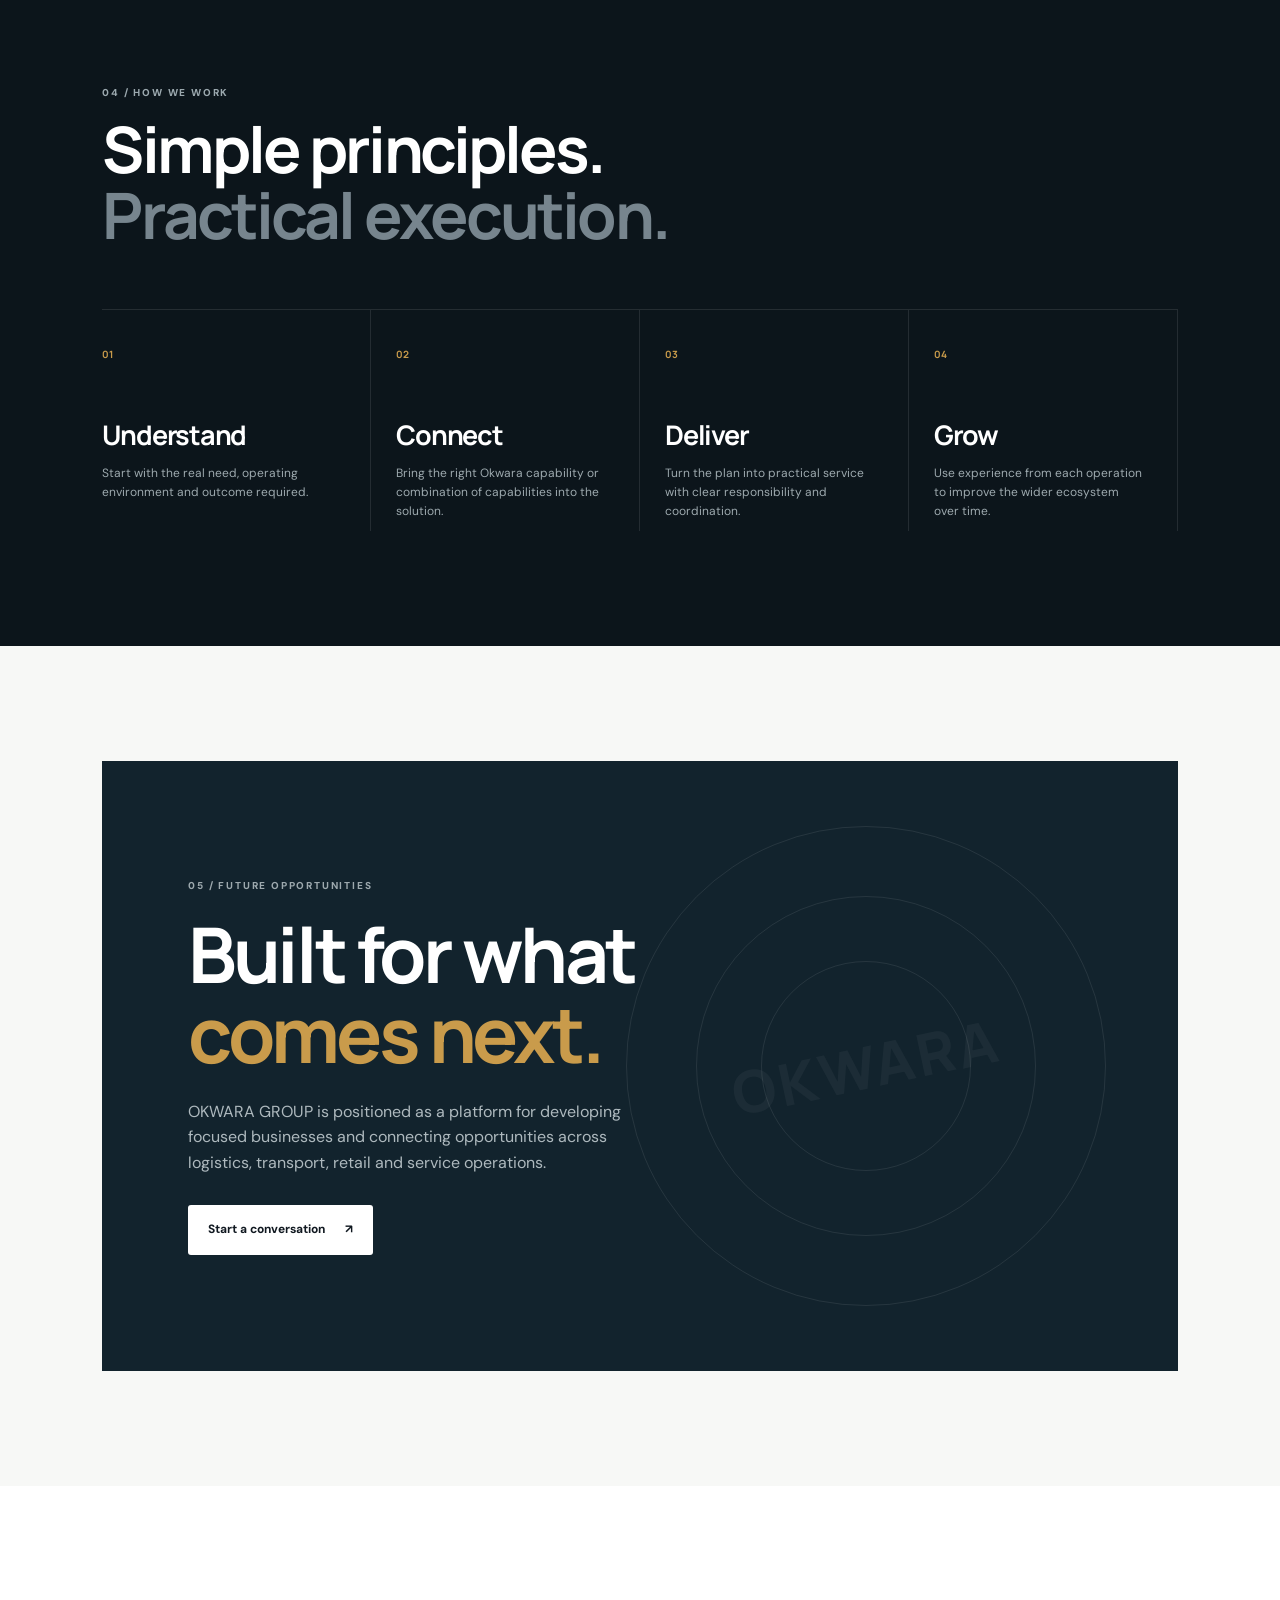
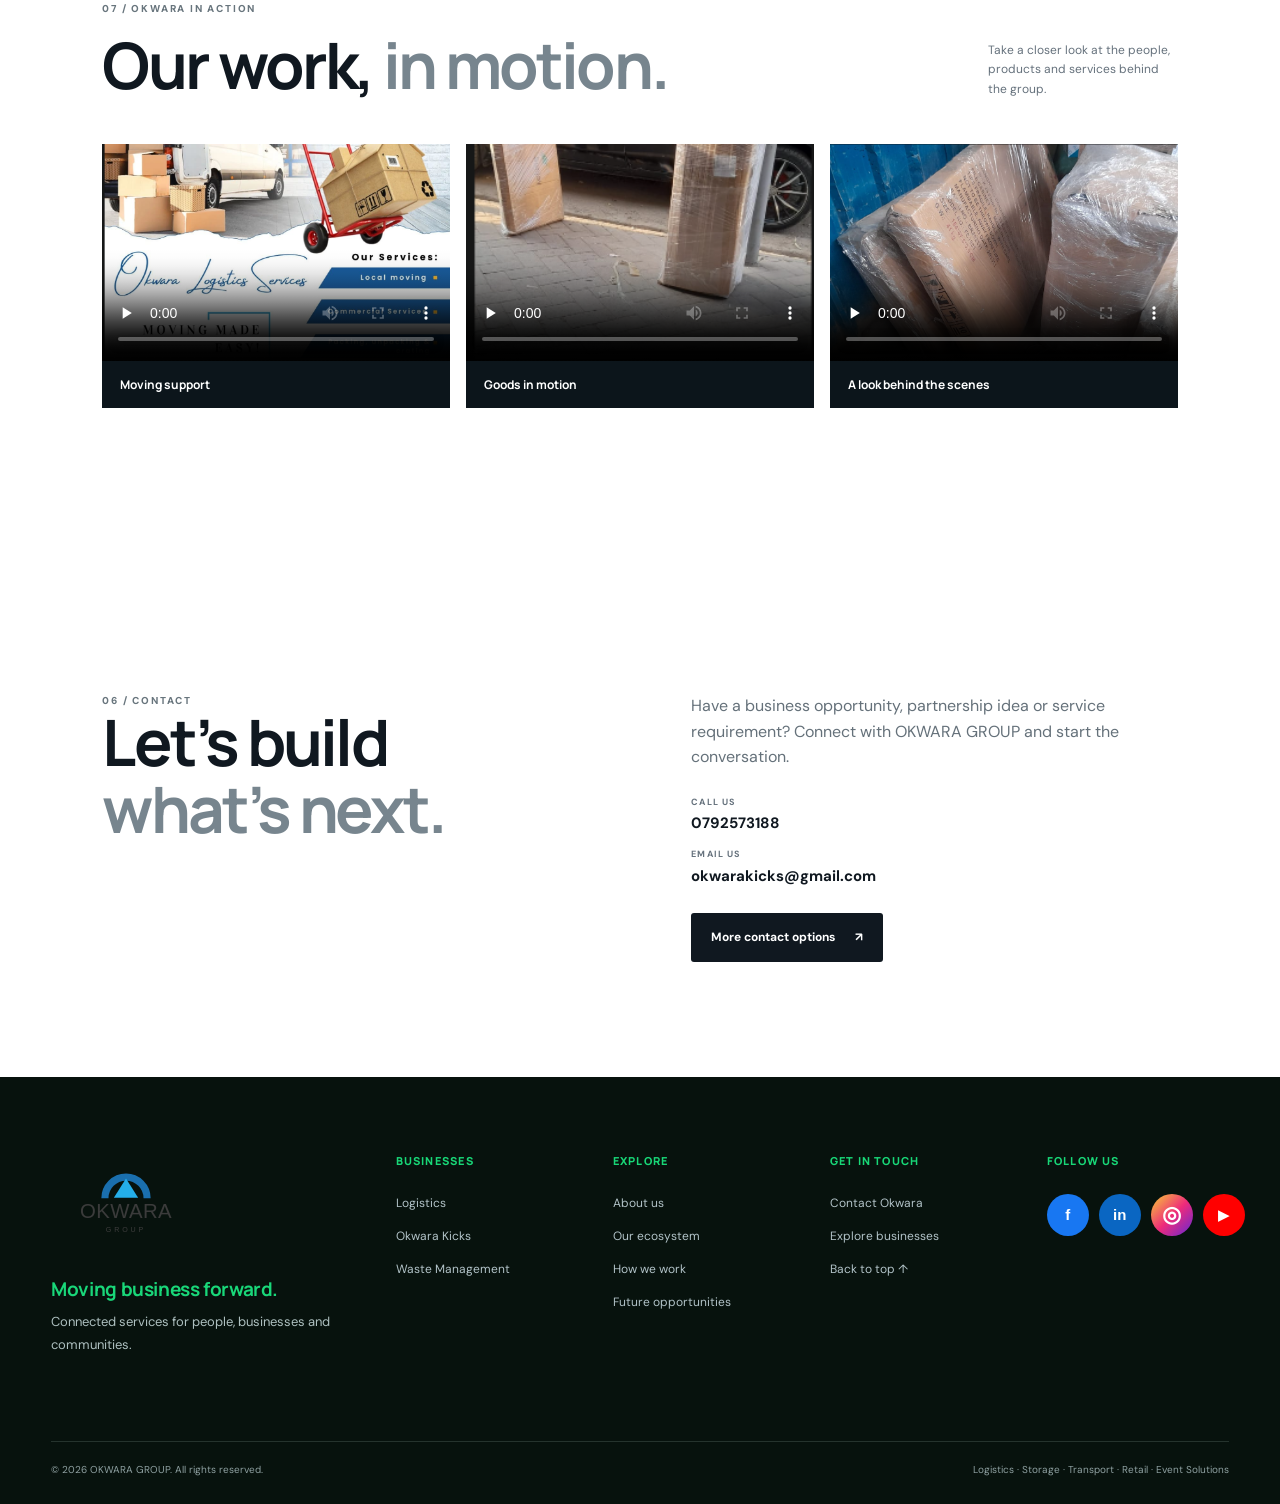
==== commit bebe437b: "Group transport and pickup under logistics" ====
--- a/index.html
+++ b/index.html
@@ -53,10 +53,10 @@
         <div class="orbit orbit-one"></div><div class="orbit orbit-two"></div>
         <div class="core"><span>OKWARA</span><small>GROUP</small></div>
         <div class="orbit-label label-logistics"><b>01</b> Logistics Services</div>
-        <div class="orbit-label label-transport"><b>02</b> Transport</div>
-        <div class="orbit-label label-pick"><b>03</b> Pick Store</div>
-        <div class="orbit-label label-kicks"><b>04</b> Kicks</div>
-        <div class="orbit-label label-waste"><b>05</b> Event Waste Solutions</div>
+        <div class="orbit-label label-transport"><b>02</b> Logistics Transport</div>
+        <div class="orbit-label label-pick"><b>03</b> Pick-up Store</div>
+        <div class="orbit-label label-kicks"><b>04</b> Okwara Kicks</div>
+        <div class="orbit-label label-waste"><b>05</b> Waste Management</div>
       </div>
       <div class="scroll-note">SCROLL TO EXPLORE <span>↓</span></div>
     </section>
@@ -67,7 +67,7 @@
         <div class="reveal"><h2>One group.<br><span>Multiple capabilities.</span></h2></div>
         <div class="intro-text reveal reveal-delay">
           <p>OKWARA GROUP is structured as a connected business ecosystem, bringing different capabilities together under one group while allowing each business to serve a clear purpose.</p>
-          <p>The group’s activities span logistics services, transport, retail, footwear and event waste solutions. This structure creates room for practical collaboration between businesses while supporting focused service delivery.</p>
+          <p>The group’s activities span logistics, including long- and short-distance transport and pick-up services, alongside footwear and waste management. This structure creates room for practical collaboration while supporting focused service delivery.</p>
           <a class="arrow-link" href="#how-we-work">See how the ecosystem works <span>↗</span></a>
         </div>
       </div>
@@ -76,14 +76,12 @@
     <section class="businesses section-pad" id="businesses">
       <div class="section-heading reveal">
         <div><div class="section-label">02 / Our Businesses</div><h2>Built as a <span>group.</span><br>Designed to work together.</h2></div>
-        <p>Five focused businesses. One connected direction.</p>
+        <p>Three focused areas. One connected direction.</p>
       </div>
       <div class="business-list">
-        <article class="business-row reveal"><span class="business-number">01</span><a class="business-thumb" href="okwara-logistics.html" aria-label="View Wrapped furniture ready for a move"><img src="okwara%20images/Screenshot%202026-10-02%20185309.png" alt="Wrapped furniture ready for a move" loading="lazy"></a><div class="business-name"><span>Movement &amp; coordination</span><h3>Okwara Logistics Services</h3></div><p>Moving, packing, storage and logistics support for household and commercial needs.</p><a href="#contact" aria-label="Enquire about Okwara Logistics Services">Enquire <span>↗</span></a></article>
-        <article class="business-row reveal"><span class="business-number">02</span><a class="business-thumb" href="okwara-transport.html" aria-label="View Goods being loaded for transport"><img src="okwara%20images/Screenshot%202026-10-02%20185259.png" alt="Goods being loaded for transport" loading="lazy"></a><div class="business-name"><span>Road transport</span><h3>Okwara Transport</h3></div><p>Practical transport services that connect people, goods and destinations.</p><a href="#contact" aria-label="Enquire about Okwara Transport">Enquire <span>↗</span></a></article>
-        <article class="business-row reveal"><span class="business-number">03</span><a class="business-thumb" href="okwara-pick-store.html" aria-label="View Shelving inside a storage space"><img src="okwara%20images/WhatsApp%20Image%202026-10-01%20at%2012.04.26%20(6).jpeg" alt="Shelving inside a storage space" loading="lazy"></a><div class="business-name"><span>Retail &amp; collection</span><h3>Okwara Pick Store</h3></div><p>A convenient pick-up and storage service for parcels and personal belongings.</p><a href="#contact" aria-label="Enquire about Okwara Pick Store">Enquire <span>↗</span></a></article>
-        <article class="business-row reveal"><span class="business-number">04</span><a class="business-thumb" href="okwara-kicks.html" aria-label="View Okwara Kicks footwear"><img src="okwara%20images/Screenshot%202026-10-02%20184822.png" alt="Okwara Kicks footwear" loading="lazy"></a><div class="business-name"><span>Footwear &amp; style</span><h3>Okwara Kicks</h3></div><p>Footwear retail with a distinct point of view, from everyday pairs to standout styles.</p><a href="#contact" aria-label="Enquire about Okwara Kicks">Enquire <span>↗</span></a></article>
-        <article class="business-row reveal"><span class="business-number">05</span><a class="business-thumb" href="okwara-event-waste.html" aria-label="View Hands sorting materials for collection"><img src="okwara%20images/Screenshot%202026-10-02%20185228.png" alt="Hands sorting materials for collection" loading="lazy"></a><div class="business-name"><span>Events &amp; environment</span><h3>Okwara Event Waste Solutions</h3></div><p>Waste collection and event clean-up support to help keep venues organised.</p><a href="#contact" aria-label="Enquire about Okwara Event Waste Solutions">Enquire <span>↗</span></a></article>
+        <article class="business-row reveal"><span class="business-number">01</span><a class="business-thumb" href="okwara-logistics.html" aria-label="View Okwara Logistics services"><img src="okwara%20images/Screenshot%202026-10-02%20185309.png" alt="Wrapped furniture ready for a move" loading="lazy"></a><div class="business-name"><span>Moving &amp; coordination</span><h3>Okwara Logistics</h3></div><div><p>Moving, packing, storage and logistics support for household and commercial needs.</p><ul><li><a href="okwara-transport.html">Transport: long- and short-distance service</a></li><li><a href="okwara-pick-store.html">Pick-up point and parcel storage</a></li></ul></div><a href="#contact" aria-label="Enquire about Okwara Logistics">Enquire <span>↗</span></a></article>
+        <article class="business-row reveal"><span class="business-number">02</span><a class="business-thumb" href="okwara-kicks.html" aria-label="View Okwara Kicks footwear"><img src="okwara%20images/Screenshot%202026-10-02%20184822.png" alt="Okwara Kicks footwear" loading="lazy"></a><div class="business-name"><span>Footwear &amp; style</span><h3>Okwara Kicks</h3></div><p>Footwear retail with a distinct point of view, from everyday pairs to standout styles.</p><a href="#contact" aria-label="Enquire about Okwara Kicks">Enquire <span>↗</span></a></article>
+        <article class="business-row reveal"><span class="business-number">03</span><a class="business-thumb" href="okwara-event-waste.html" aria-label="View waste management services"><img src="okwara%20images/Screenshot%202026-10-02%20185228.png" alt="Hands sorting materials for collection" loading="lazy"></a><div class="business-name"><span>Events &amp; environment</span><h3>Waste Management</h3></div><p>Waste collection and event clean-up support to help keep venues organised.</p><a href="#contact" aria-label="Enquire about waste management">Enquire <span>↗</span></a></article>
       </div>
     </section>
 
@@ -93,7 +91,7 @@
         <div class="ecosystem-copy reveal"><h2>Different roles.<br><span>Shared direction.</span></h2><p>The group is designed so that specialised businesses can operate independently while remaining connected by a common direction: practical solutions, coordinated operations and room for growth.</p></div>
         <div class="ecosystem-map reveal reveal-delay">
           <div class="map-center"><span>OKWARA</span><small>GROUP</small></div>
-          <div class="map-node n1">LOGISTICS</div><div class="map-node n2">TRANSPORT</div><div class="map-node n3">PICK STORE</div><div class="map-node n4">KICKS</div><div class="map-node n5">EVENT WASTE</div>
+          <div class="map-node n1">LOGISTICS</div><div class="map-node n2">TRANSPORT</div><div class="map-node n3">PICK-UP POINT</div><div class="map-node n4">OKWARA KICKS</div><div class="map-node n5">WASTE MANAGEMENT</div>
           <i class="line l1"></i><i class="line l2"></i><i class="line l3"></i><i class="line l4"></i><i class="line l5"></i>
         </div>
       </div>
@@ -133,7 +131,7 @@
         <h2>Moving business forward.</h2>
         <p>Connected services for people, businesses and communities.</p>
       </div>
-      <nav class="footer-column" aria-label="Businesses"><h3>BUSINESSES</h3><a href="okwara-logistics.html">Logistics</a><a href="okwara-transport.html">Transport</a><a href="okwara-pick-store.html">Pick Store</a><a href="okwara-kicks.html">Okwara Kicks</a><a href="okwara-event-waste.html">Event Waste</a></nav>
+      <nav class="footer-column" aria-label="Businesses"><h3>BUSINESSES</h3><a href="okwara-logistics.html">Logistics</a><a href="okwara-kicks.html">Okwara Kicks</a><a href="okwara-event-waste.html">Waste Management</a></nav>
       <nav class="footer-column" aria-label="Explore"><h3>EXPLORE</h3><a href="#about">About us</a><a href="#solutions">Our ecosystem</a><a href="#how-we-work">How we work</a><a href="#future">Future opportunities</a></nav>
       <nav class="footer-column" aria-label="Get in touch"><h3>GET IN TOUCH</h3><a href="#contact">Contact Okwara</a><a href="#businesses">Explore businesses</a><a href="#top">Back to top ↑</a></nav>
       <div class="footer-social"><h3>FOLLOW US</h3><div class="social-links">
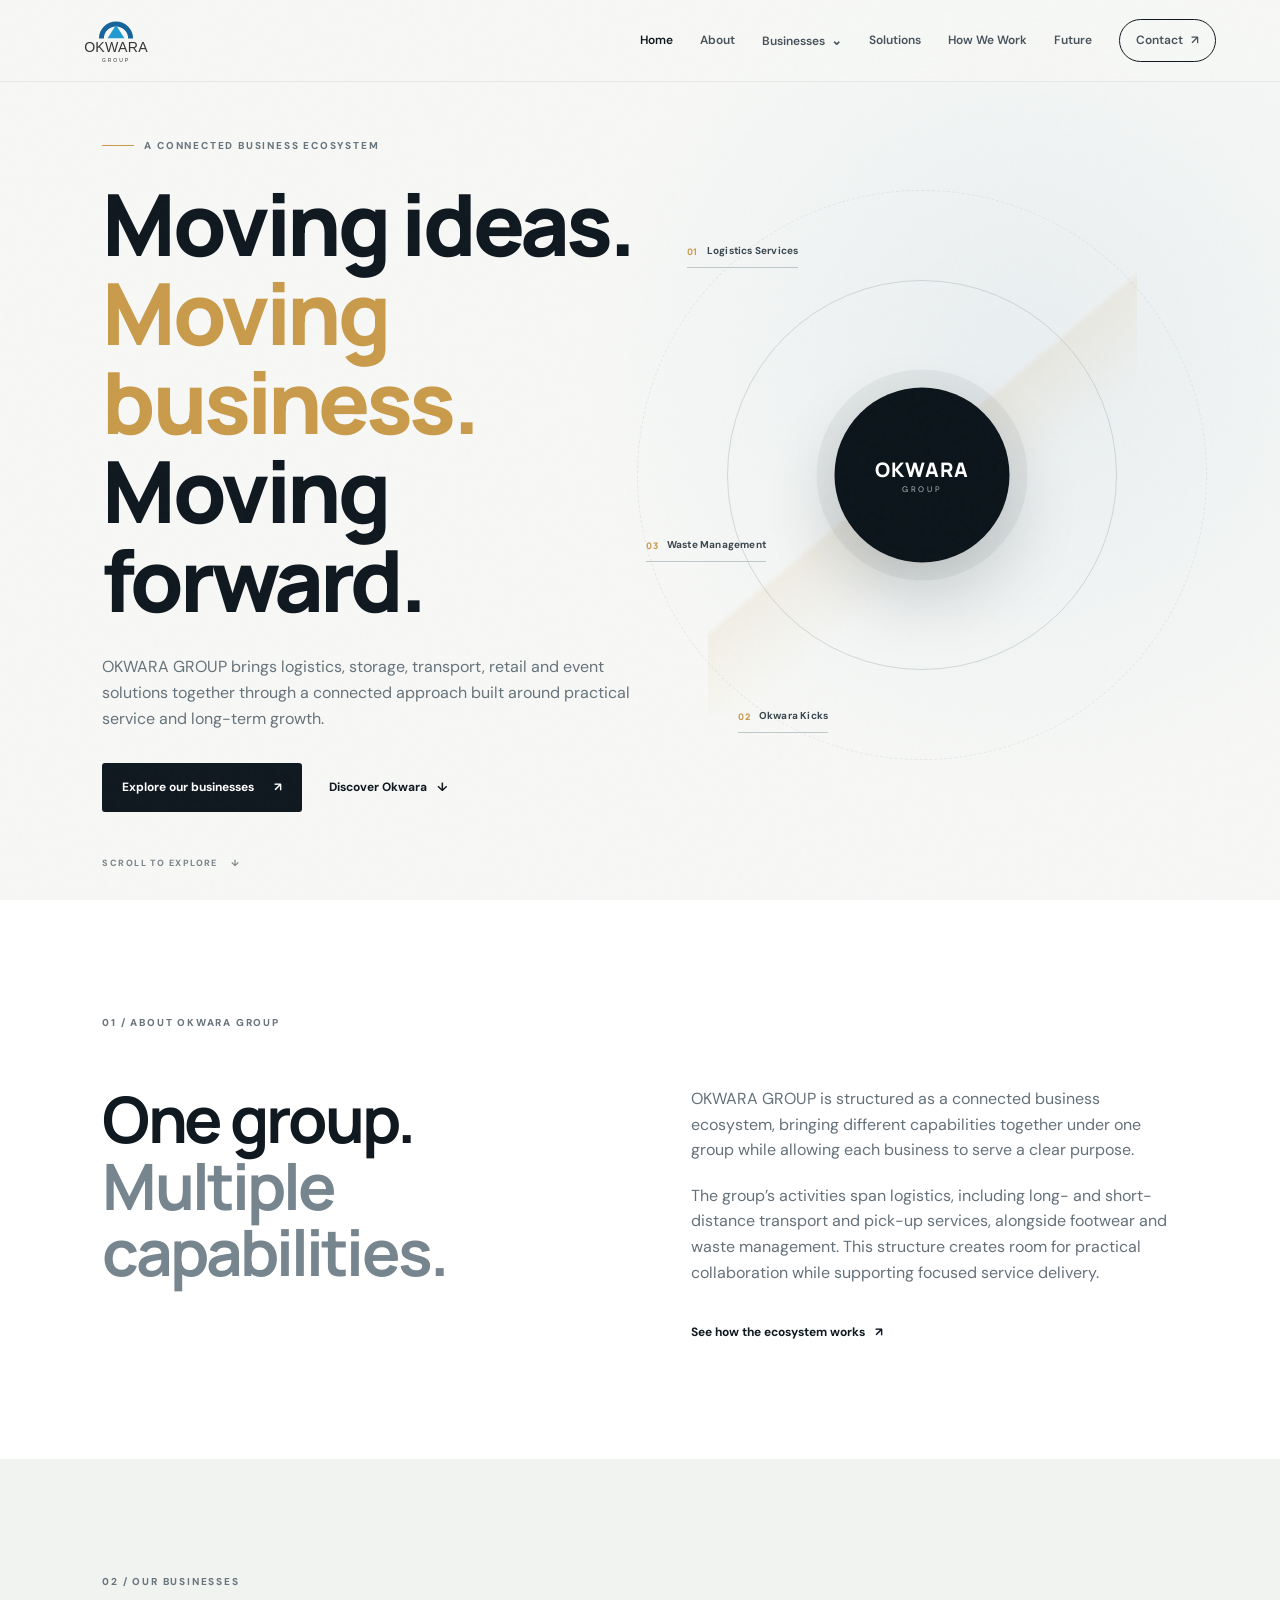
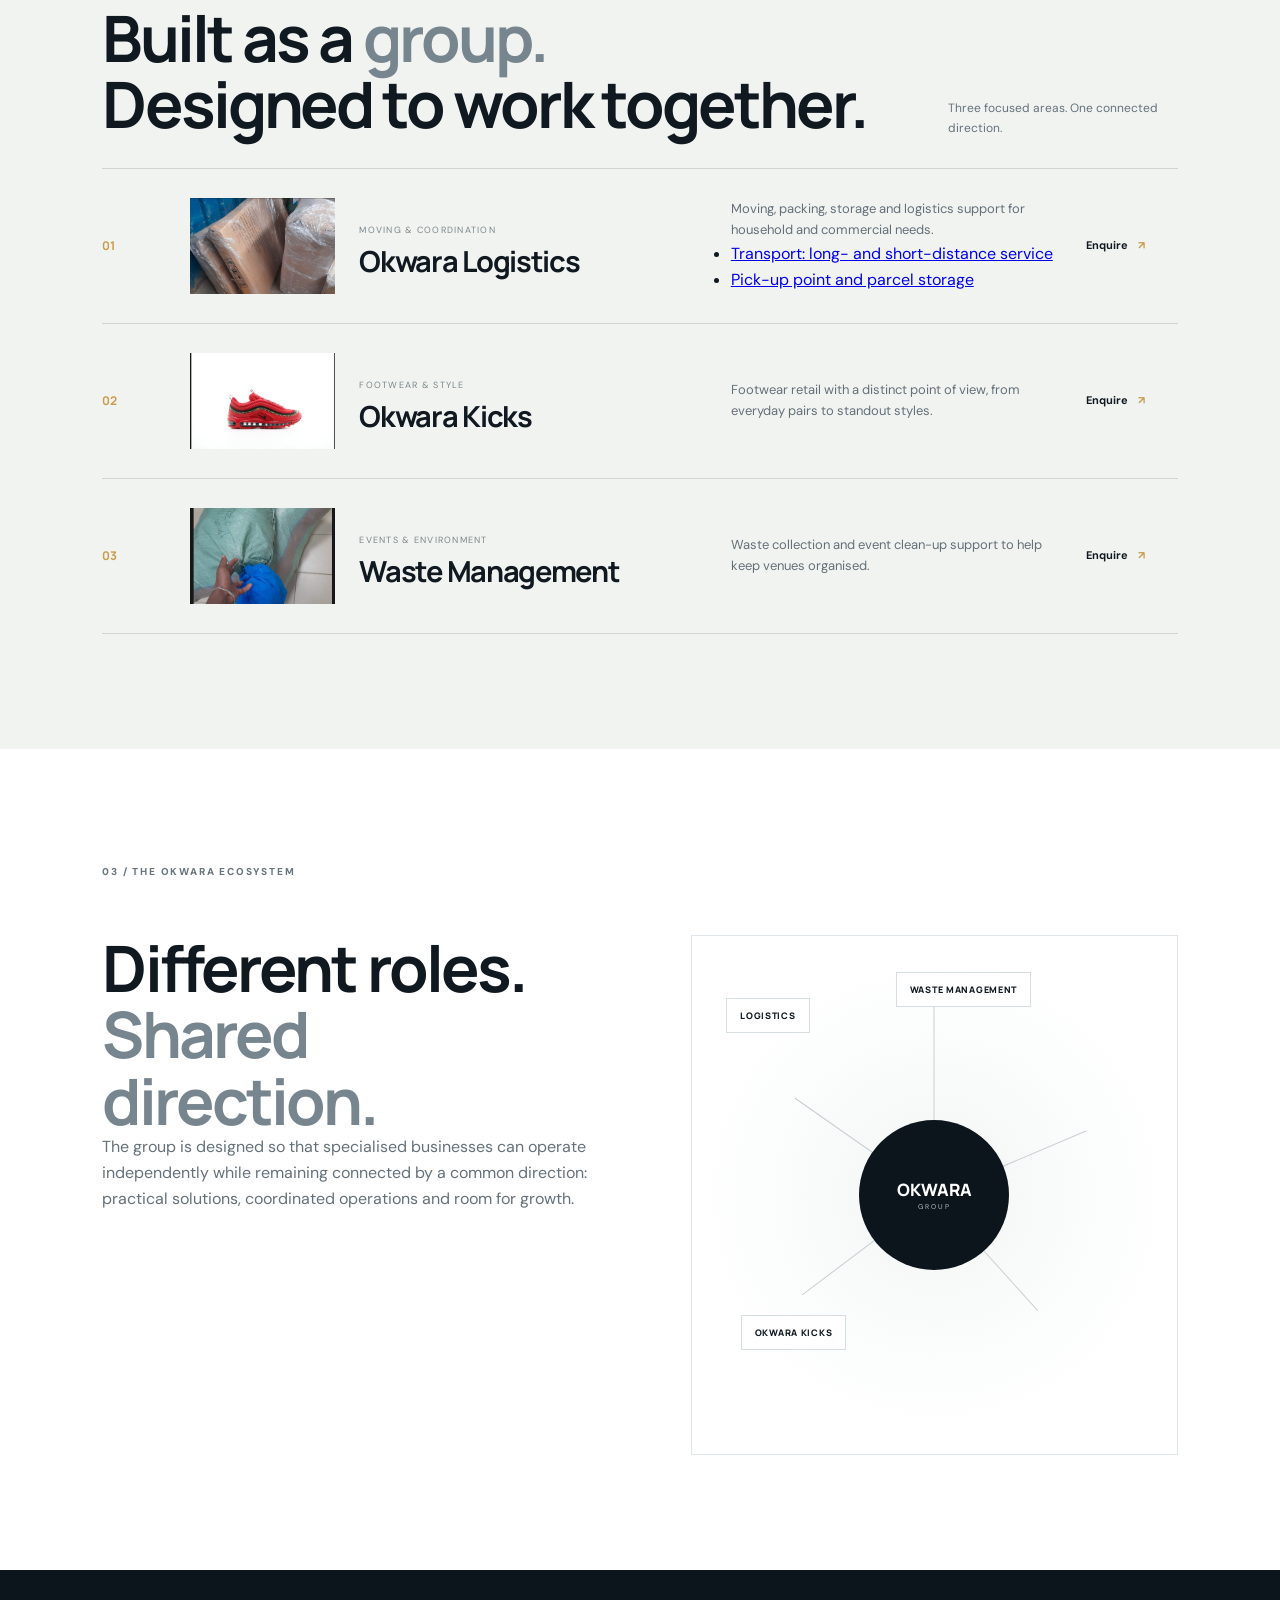
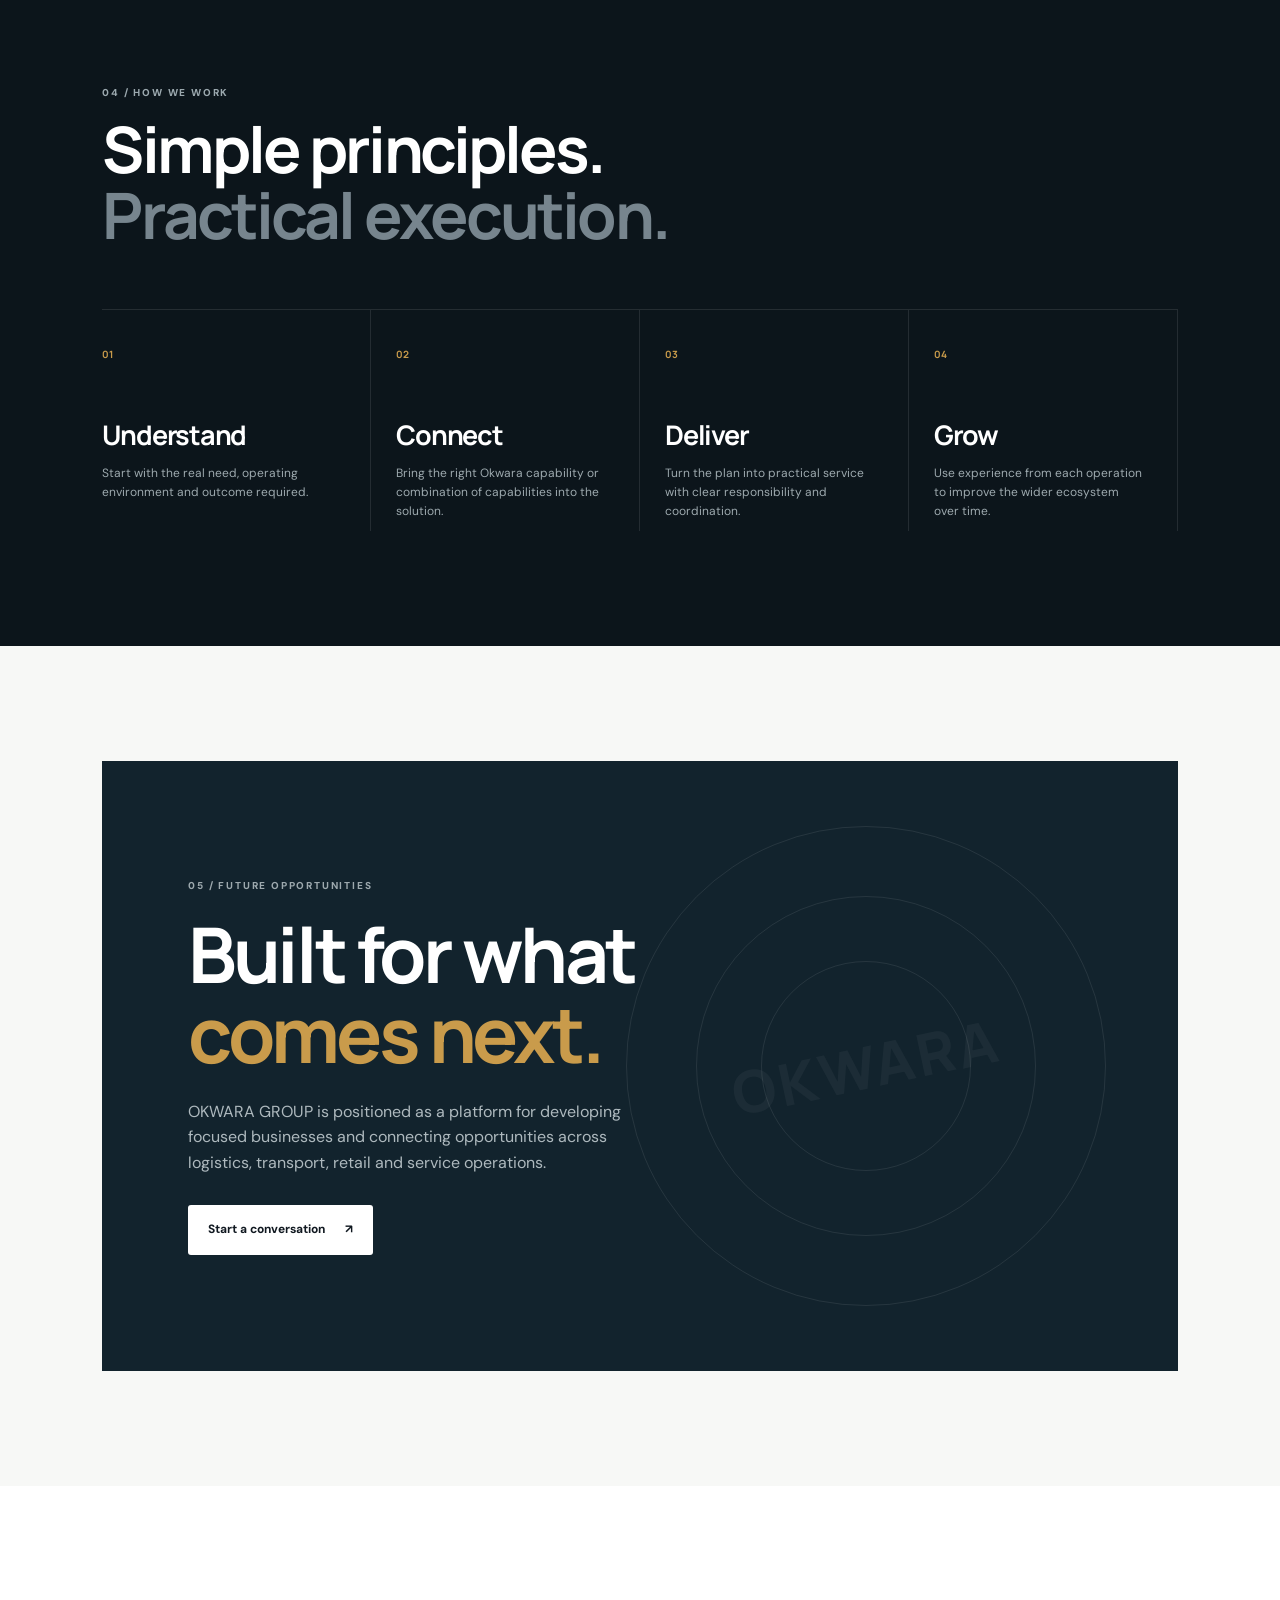
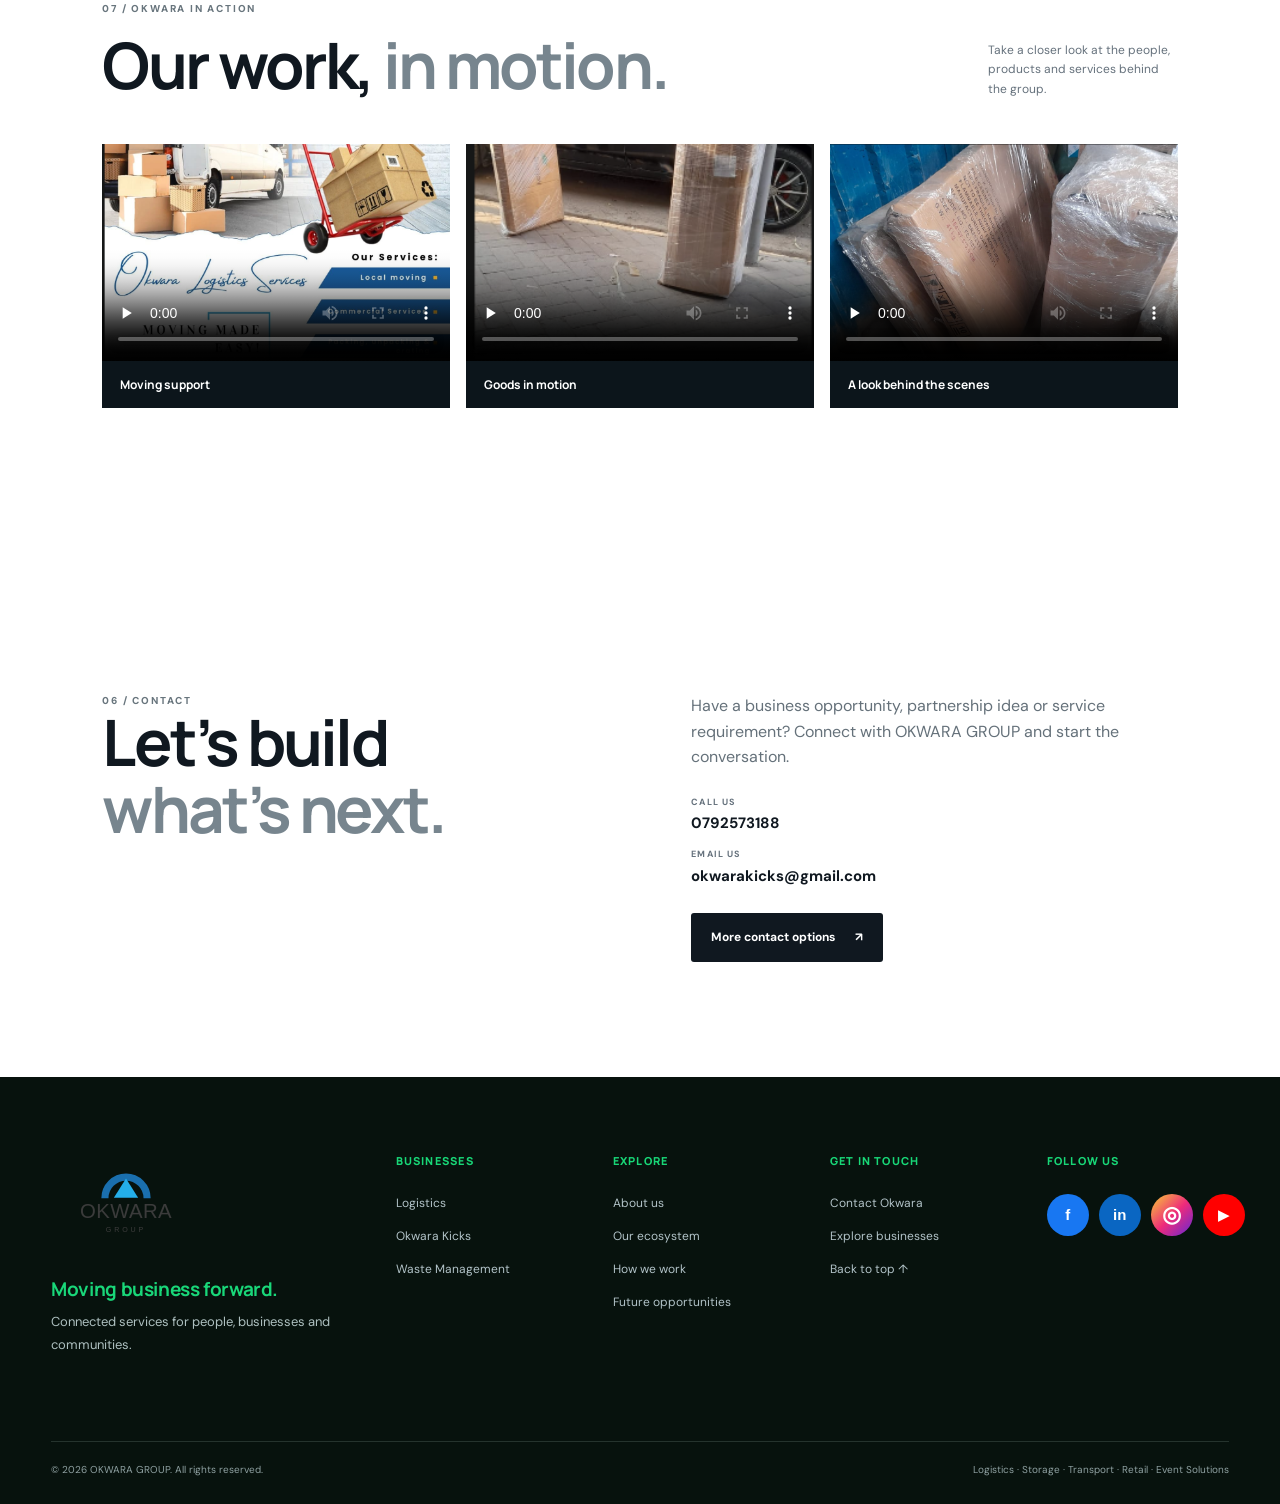
==== commit a26770a2: "Group transport and pick-up under logistics" ====
--- a/index.html
+++ b/index.html
@@ -24,8 +24,6 @@
         <button class="dropdown-toggle" type="button" aria-expanded="false" aria-haspopup="true">Businesses <span aria-hidden="true">⌄</span></button>
         <div class="dropdown-menu" aria-label="Our businesses">
           <a href="okwara-logistics.html">Okwara Logistics</a>
-          <a href="okwara-pick-store.html">Okwara Pick Store</a>
-          <a href="okwara-transport.html">Okwara Transport</a>
           <a href="okwara-kicks.html">Okwara Kicks</a>
           <a href="okwara-event-waste.html">Okwara Event Waste Solutions</a>
         </div>
@@ -36,7 +34,6 @@
       <a href="contact.html" class="nav-cta">Contact <span>↗</span></a>
     </nav>
   </header>
-
   <main>
     <section class="hero" id="home">
       <div class="hero-grid"></div>
@@ -53,14 +50,11 @@
         <div class="orbit orbit-one"></div><div class="orbit orbit-two"></div>
         <div class="core"><span>OKWARA</span><small>GROUP</small></div>
         <div class="orbit-label label-logistics"><b>01</b> Logistics Services</div>
-        <div class="orbit-label label-transport"><b>02</b> Logistics Transport</div>
-        <div class="orbit-label label-pick"><b>03</b> Pick-up Store</div>
-        <div class="orbit-label label-kicks"><b>04</b> Okwara Kicks</div>
-        <div class="orbit-label label-waste"><b>05</b> Waste Management</div>
+        <div class="orbit-label label-kicks"><b>02</b> Okwara Kicks</div>
+        <div class="orbit-label label-waste"><b>03</b> Waste Management</div>
       </div>
       <div class="scroll-note">SCROLL TO EXPLORE <span>↓</span></div>
     </section>
-
     <section class="intro section-pad" id="about">
       <div class="section-label reveal">01 / About Okwara Group</div>
       <div class="intro-grid">
@@ -72,7 +66,6 @@
         </div>
       </div>
     </section>
-
     <section class="businesses section-pad" id="businesses">
       <div class="section-heading reveal">
         <div><div class="section-label">02 / Our Businesses</div><h2>Built as a <span>group.</span><br>Designed to work together.</h2></div>
@@ -84,19 +77,17 @@
         <article class="business-row reveal"><span class="business-number">03</span><a class="business-thumb" href="okwara-event-waste.html" aria-label="View waste management services"><img src="okwara%20images/Screenshot%202026-10-02%20185228.png" alt="Hands sorting materials for collection" loading="lazy"></a><div class="business-name"><span>Events &amp; environment</span><h3>Waste Management</h3></div><p>Waste collection and event clean-up support to help keep venues organised.</p><a href="#contact" aria-label="Enquire about waste management">Enquire <span>↗</span></a></article>
       </div>
     </section>
-
     <section class="ecosystem section-pad" id="solutions">
       <div class="section-label reveal">03 / The Okwara Ecosystem</div>
       <div class="ecosystem-grid">
         <div class="ecosystem-copy reveal"><h2>Different roles.<br><span>Shared direction.</span></h2><p>The group is designed so that specialised businesses can operate independently while remaining connected by a common direction: practical solutions, coordinated operations and room for growth.</p></div>
         <div class="ecosystem-map reveal reveal-delay">
           <div class="map-center"><span>OKWARA</span><small>GROUP</small></div>
-          <div class="map-node n1">LOGISTICS</div><div class="map-node n2">TRANSPORT</div><div class="map-node n3">PICK-UP POINT</div><div class="map-node n4">OKWARA KICKS</div><div class="map-node n5">WASTE MANAGEMENT</div>
+          <div class="map-node n1">LOGISTICS</div><div class="map-node n4">OKWARA KICKS</div><div class="map-node n5">WASTE MANAGEMENT</div>
           <i class="line l1"></i><i class="line l2"></i><i class="line l3"></i><i class="line l4"></i><i class="line l5"></i>
         </div>
       </div>
     </section>
-
     <section class="process section-pad" id="how-we-work">
       <div class="section-heading reveal"><div><div class="section-label">04 / How We Work</div><h2>Simple principles.<br><span>Practical execution.</span></h2></div></div>
       <div class="process-grid">
@@ -106,16 +97,13 @@
         <div class="process-item reveal"><span>04</span><h3>Grow</h3><p>Use experience from each operation to improve the wider ecosystem over time.</p></div>
       </div>
     </section>
-
     <section class="future section-pad" id="future">
       <div class="future-panel reveal">
         <div class="future-copy"><div class="section-label">05 / Future Opportunities</div><h2>Built for what<br><em>comes next.</em></h2><p>OKWARA GROUP is positioned as a platform for developing focused businesses and connecting opportunities across logistics, transport, retail and service operations.</p><a href="#contact" class="btn btn-light">Start a conversation <span>↗</span></a></div>
         <div class="future-art"><div class="ring r1"></div><div class="ring r2"></div><div class="ring r3"></div><div class="future-word">OKWARA</div></div>
       </div>
     </section>
-
 <section class="work-media section-pad" id="work-in-motion"><div class="section-heading"><div><div class="section-label">07 / Okwara in action</div><h2>Our work, <span>in motion.</span></h2></div><p>Take a closer look at the people, products and services behind the group.</p></div><div class="video-grid"><figure class="video-card"><video controls playsinline preload="none" poster="okwara%20images/Screenshot%202026-10-02%20185216.png"><source src="okwara%20images/WhatsApp%20Video%202026-10-01%20at%2012.04.26.mp4" type="video/mp4">Your browser does not support video playback.</video><figcaption>Moving support</figcaption></figure><figure class="video-card"><video controls playsinline preload="none" poster="okwara%20images/Screenshot%202026-10-02%20185259.png"><source src="okwara%20images/WhatsApp%20Video%202026-10-01%20at%2012.04.26%20(1).mp4" type="video/mp4">Your browser does not support video playback.</video><figcaption>Goods in motion</figcaption></figure><figure class="video-card"><video controls playsinline preload="none" poster="okwara%20images/Screenshot%202026-10-02%20185343.png"><source src="okwara%20images/WhatsApp%20Video%202026-10-01%20at%2012.04.27.mp4" type="video/mp4">Your browser does not support video playback.</video><figcaption>A look behind the scenes</figcaption></figure></div></section>
-
     <section class="contact section-pad" id="contact">
       <div class="contact-grid reveal">
         <div><div class="section-label">06 / Contact</div><h2>Let’s build<br><span>what’s next.</span></h2></div>
@@ -123,7 +111,6 @@
       </div>
     </section>
   </main>
-
   <footer class="footer" id="footer">
     <div class="footer-main">
       <div class="footer-intro">
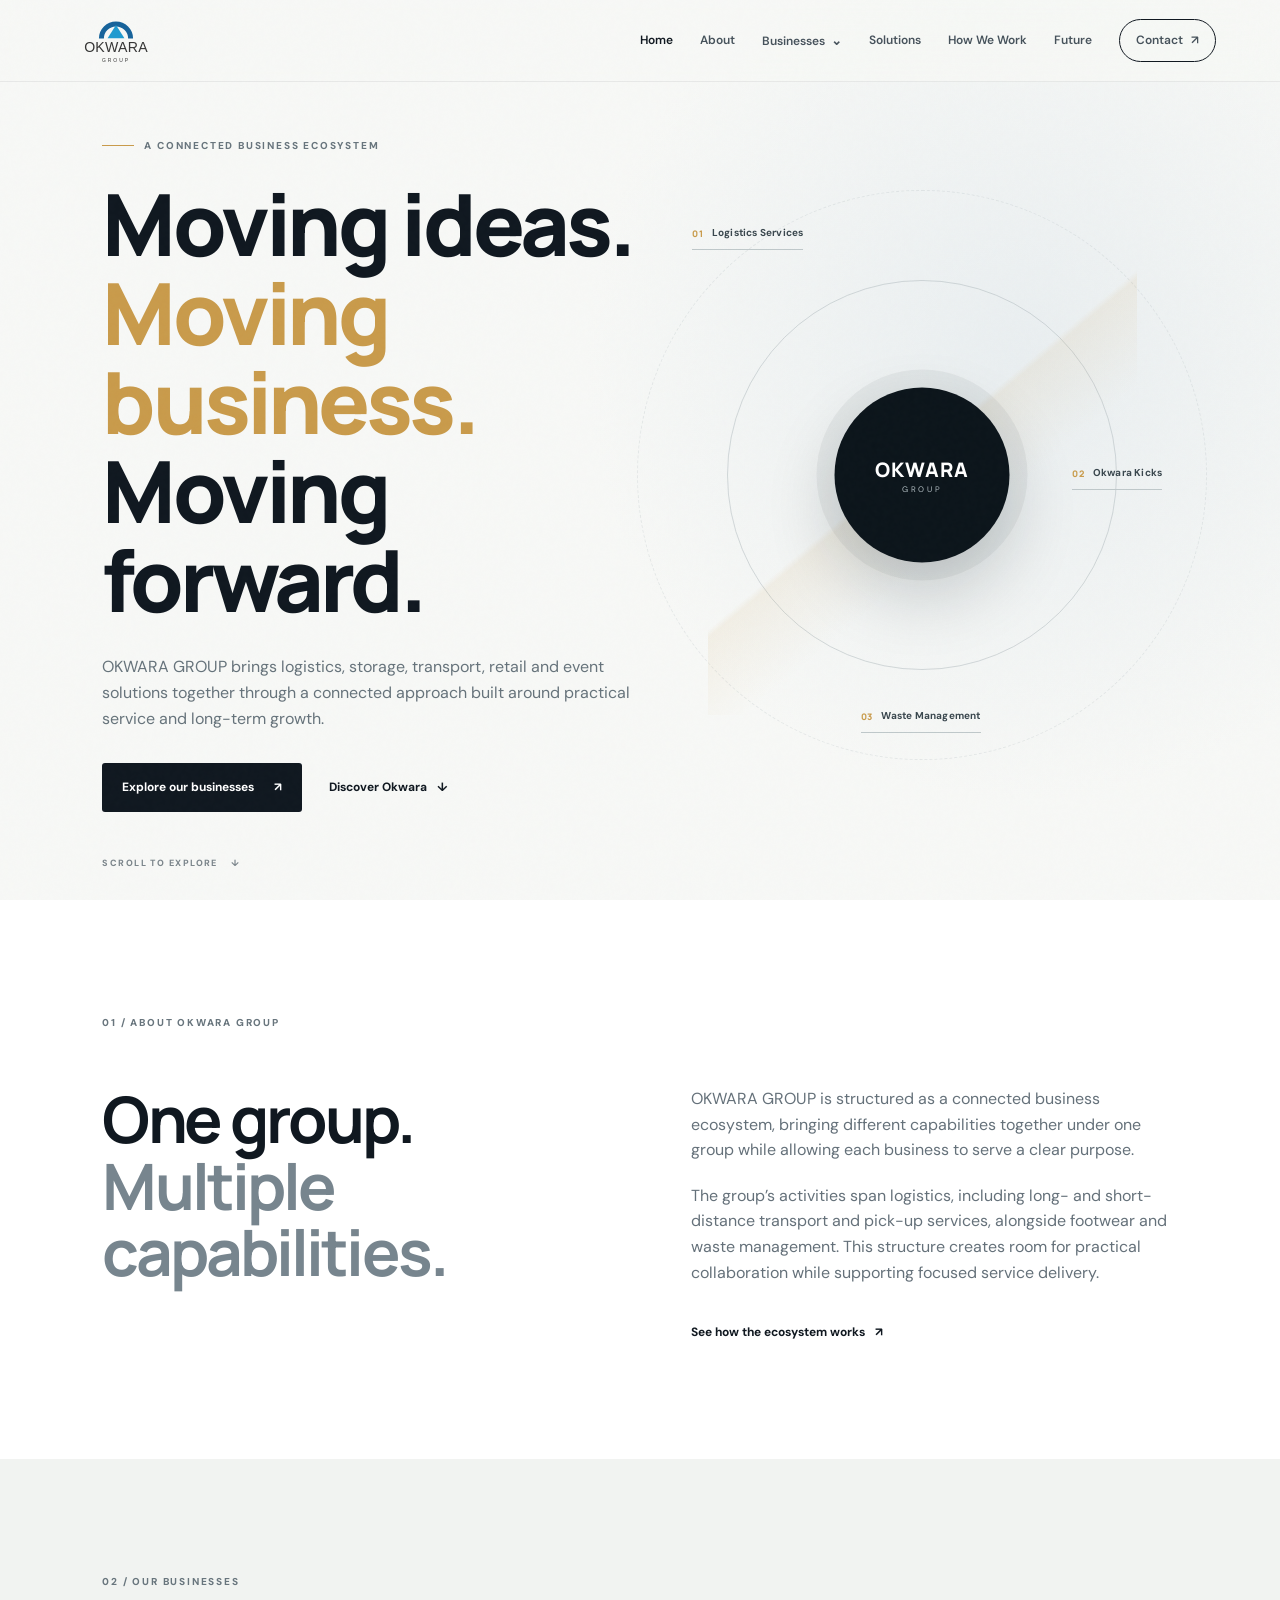
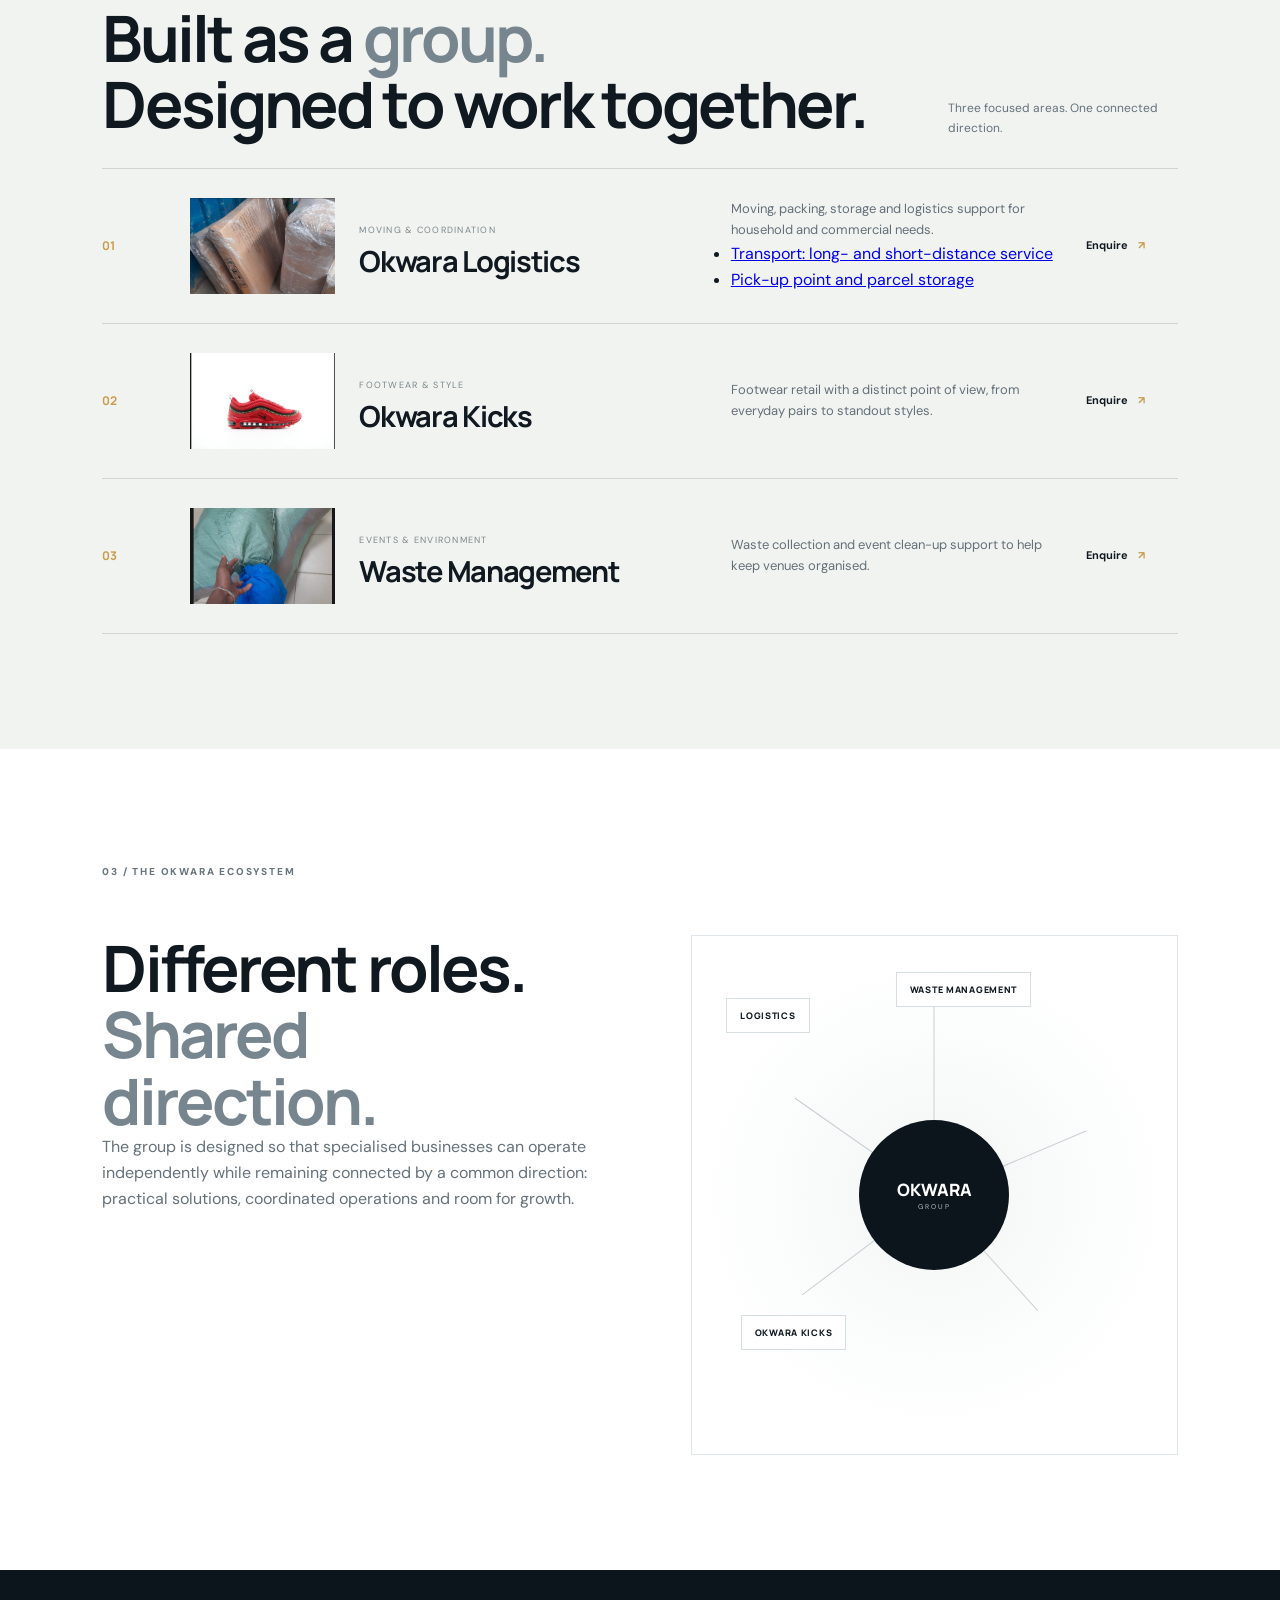
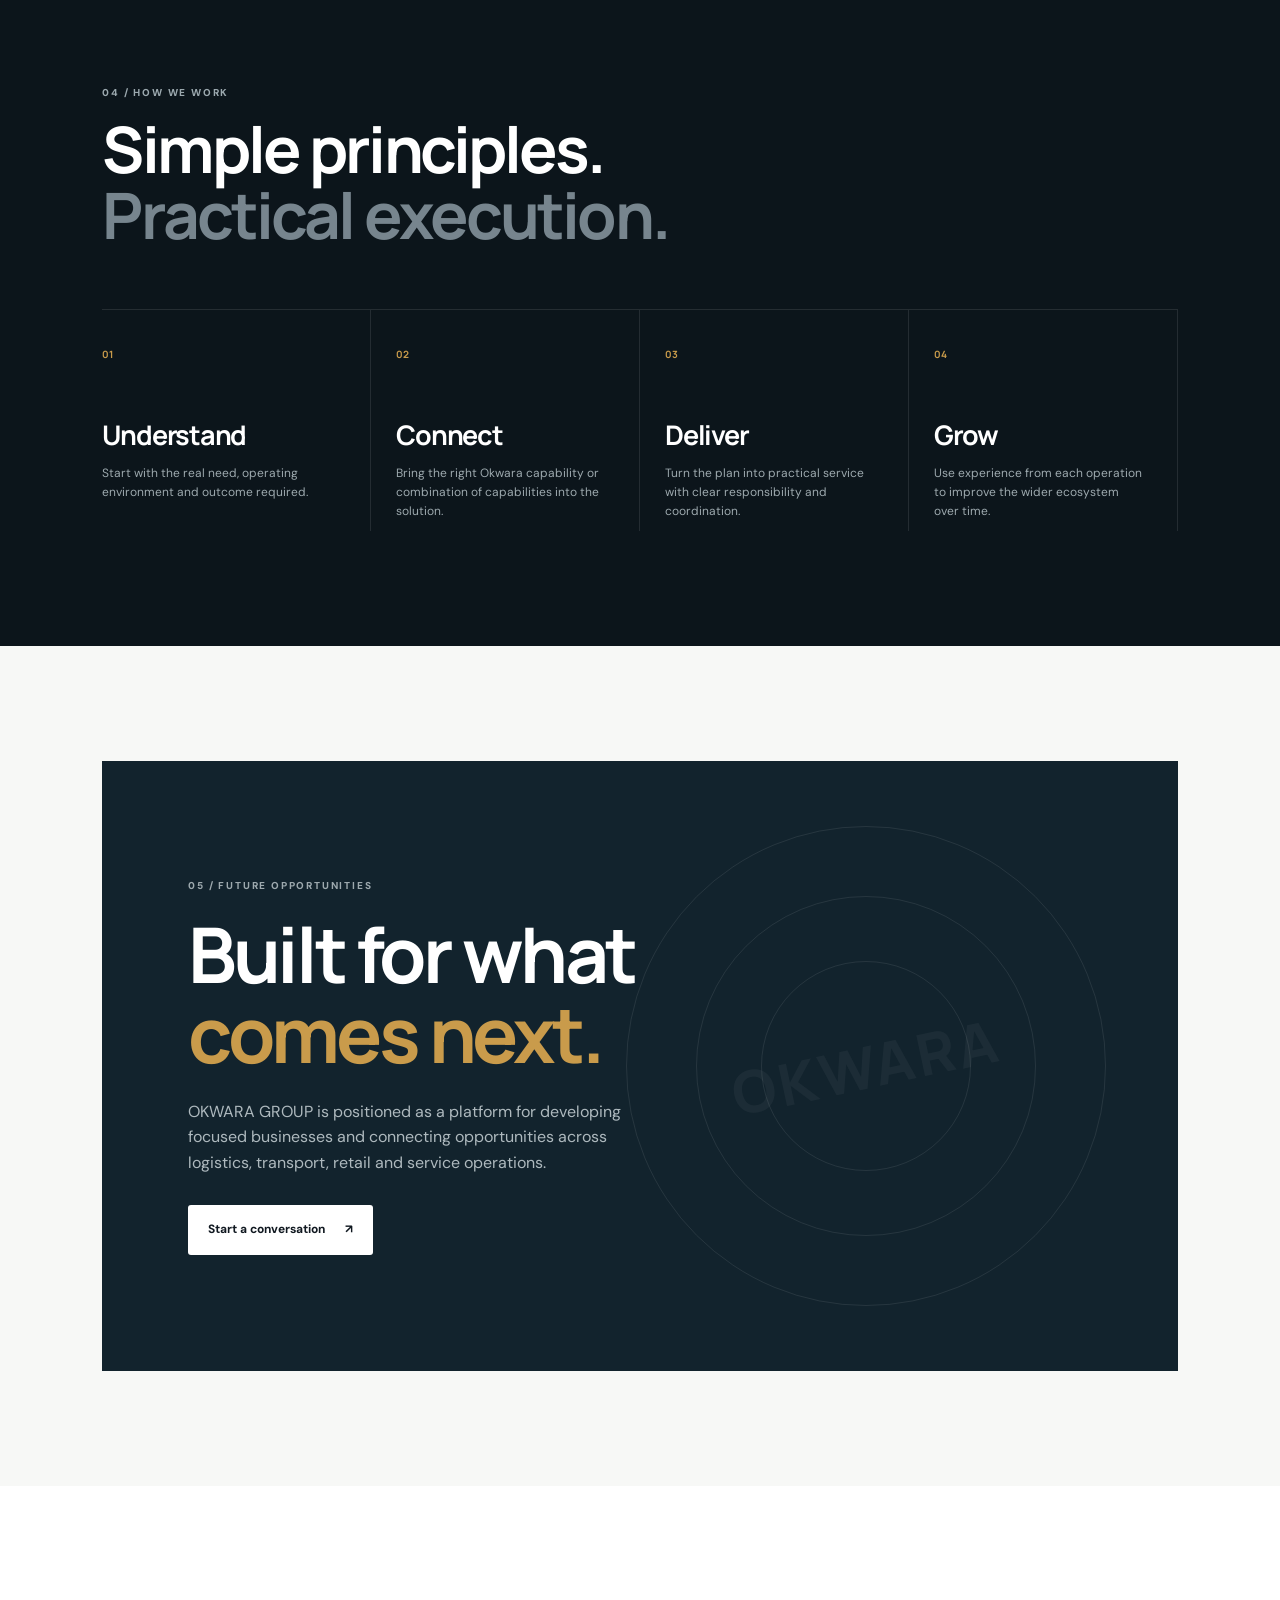
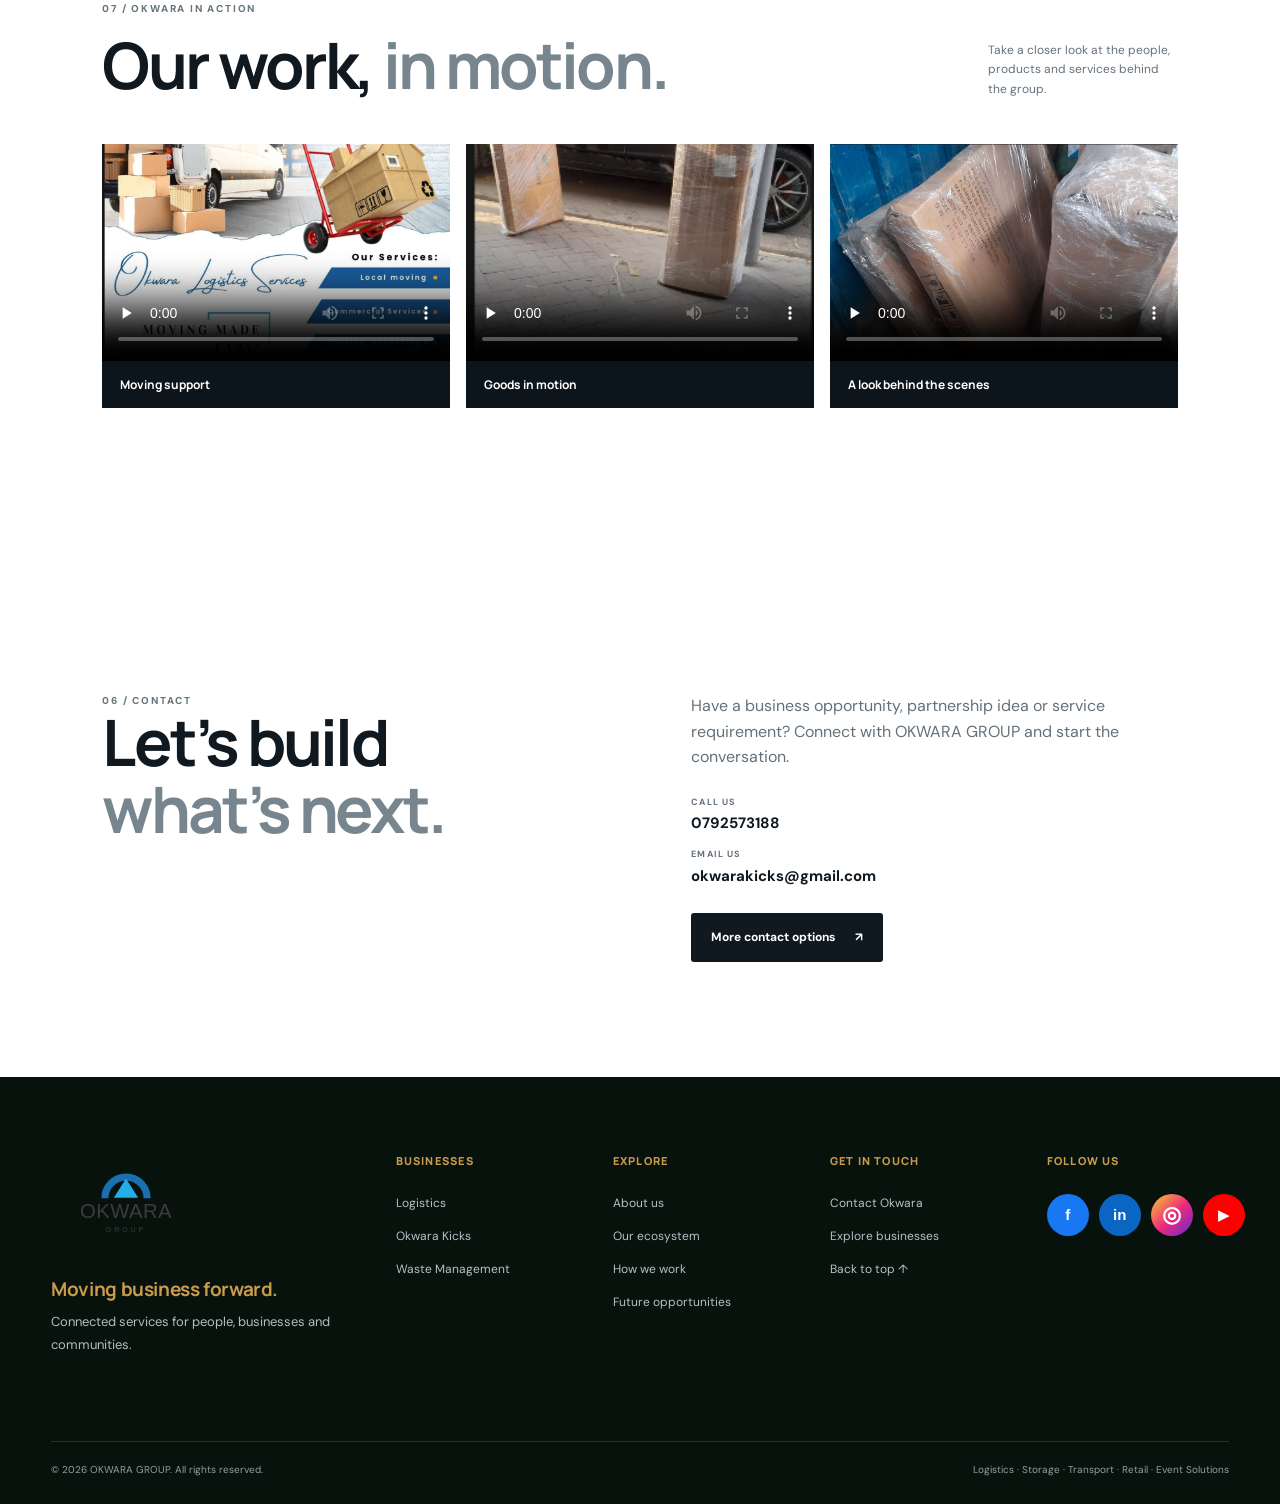
==== commit 749bfd81: "Update gold accents and orbit layout" ====
--- a/index.html
+++ b/index.html
@@ -8,7 +8,7 @@
   <link rel="preconnect" href="https://fonts.googleapis.com">
   <link rel="preconnect" href="https://fonts.gstatic.com" crossorigin>
   <link href="https://fonts.googleapis.com/css2?family=DM+Sans:wght@400;500;600;700&family=Manrope:wght@500;600;700;800&display=swap" rel="stylesheet">
-  <link rel="stylesheet" href="style.css" />
+  <link rel="stylesheet" href="style.css?v=20261017-orbit-gold" />
 </head>
 <body>
   <div class="noise" aria-hidden="true"></div>
--- a/style.css
+++ b/style.css
@@ -10,7 +10,7 @@
 @media(prefers-reduced-motion:reduce){html{scroll-behavior:auto}*,*::before,*::after{animation-duration:.01ms!important;animation-iteration-count:1!important;transition-duration:.01ms!important}.reveal,.business-row.reveal{opacity:1;transform:none}}
 .brand-logo{display:block;width:104px;height:auto}.brand{gap:0}.footer{background:#fff;border-top:1px solid var(--line);color:var(--ink)}.footer-brand{display:flex;flex-direction:column;align-items:flex-start;gap:5px}.footer-logo{display:block;width:112px;height:auto}.footer-brand small{color:#65717c;font-size:8px}.footer p,.footer>a{color:#65717c}
 @media(max-width:720px){.brand-logo{width:88px}.footer-logo{width:105px}}
-.footer{display:block;padding:74px 4vw 26px;background:#07120d;color:#aebdc0;border-top:0}.footer-main{display:grid;grid-template-columns:minmax(240px,1.7fr) repeat(3,minmax(125px,1fr)) minmax(150px,1fr);gap:35px;min-height:290px;padding-bottom:55px}.footer-intro{max-width:340px}.footer-brand{display:inline-flex;margin-bottom:25px}.footer-logo{width:150px;filter:brightness(1.12)}.footer-intro h2{font:700 19px Manrope,sans-serif;letter-spacing:-.02em;color:#19d779;margin-bottom:8px}.footer-intro p{max-width:290px;color:#aec0c0;font-size:13px;line-height:1.8}.footer-column,.footer-social{display:flex;flex-direction:column;align-items:flex-start;gap:14px}.footer-column h3,.footer-social h3{margin:2px 0 12px;color:#18d777;font:800 11px Manrope,sans-serif;letter-spacing:.11em}.footer-column a{font-size:12px;color:#b2c3c8;text-decoration:none;transition:color .2s}.footer-column a:hover{color:#fff}.social-links{display:flex;gap:10px}.social-link{width:42px;height:42px;border-radius:50%;display:grid;place-items:center;color:#fff;text-decoration:none;font:700 15px Arial,sans-serif;transition:transform .2s,filter .2s}.social-link:hover{transform:translateY(-3px);filter:brightness(1.15)}.social-facebook{background:#1877f2}.social-linkedin{background:#0a66c2}.social-instagram{background:linear-gradient(135deg,#f9ce34,#ee2a7b 52%,#6228d7);font-size:22px}.social-youtube{background:#f00;font-size:14px}.footer-bottom{border-top:1px solid #25332d;padding-top:20px;display:flex;justify-content:space-between;gap:20px}.footer-bottom p{font-size:10px;color:#8fa1a2}.footer-bottom p:last-child{text-align:right}
+.footer{display:block;padding:74px 4vw 26px;background:#07120d;color:#aebdc0;border-top:0}.footer-main{display:grid;grid-template-columns:minmax(240px,1.7fr) repeat(3,minmax(125px,1fr)) minmax(150px,1fr);gap:35px;min-height:290px;padding-bottom:55px}.footer-intro{max-width:340px}.footer-brand{display:inline-flex;margin-bottom:25px}.footer-logo{width:150px;filter:brightness(1.12)}.footer-intro h2{font:700 19px Manrope,sans-serif;letter-spacing:-.02em;color:#c99b4b;margin-bottom:8px}.footer-intro p{max-width:290px;color:#aec0c0;font-size:13px;line-height:1.8}.footer-column,.footer-social{display:flex;flex-direction:column;align-items:flex-start;gap:14px}.footer-column h3,.footer-social h3{margin:2px 0 12px;color:#c99b4b;font:800 11px Manrope,sans-serif;letter-spacing:.11em}.footer-column a{font-size:12px;color:#b2c3c8;text-decoration:none;transition:color .2s}.footer-column a:hover{color:#fff}.social-links{display:flex;gap:10px}.social-link{width:42px;height:42px;border-radius:50%;display:grid;place-items:center;color:#fff;text-decoration:none;font:700 15px Arial,sans-serif;transition:transform .2s,filter .2s}.social-link:hover{transform:translateY(-3px);filter:brightness(1.15)}.social-facebook{background:#1877f2}.social-linkedin{background:#0a66c2}.social-instagram{background:linear-gradient(135deg,#f9ce34,#ee2a7b 52%,#6228d7);font-size:22px}.social-youtube{background:#f00;font-size:14px}.footer-bottom{border-top:1px solid #25332d;padding-top:20px;display:flex;justify-content:space-between;gap:20px}.footer-bottom p{font-size:10px;color:#8fa1a2}.footer-bottom p:last-child{text-align:right}
 @media(max-width:950px){.footer-main{grid-template-columns:repeat(3,minmax(140px,1fr));gap:35px 28px}.footer-intro{grid-column:span 3;max-width:500px;}}
 @media(max-width:600px){.footer{padding:52px 6vw 22px}.footer-main{grid-template-columns:1fr 1fr;gap:34px 22px;padding-bottom:38px}.footer-intro{grid-column:span 2}.footer-column,.footer-social{gap:12px}.footer-bottom{flex-direction:column;gap:8px}.footer-bottom p:last-child{text-align:left}}
 .nav-dropdown{position:relative}.dropdown-toggle{border:0;background:none;color:#46525b;font:600 12px 'DM Sans',sans-serif;cursor:pointer;padding:8px 0}.dropdown-toggle:hover,.dropdown-toggle:focus-visible{color:var(--ink)}.dropdown-toggle span{font-size:13px;margin-left:3px}.dropdown-menu{position:absolute;top:calc(100% + 16px);left:-18px;min-width:245px;padding:8px;background:#fff;border:1px solid var(--line);box-shadow:0 18px 40px #10182018;display:grid;opacity:0;visibility:hidden;transform:translateY(8px);transition:opacity .2s ease,transform .2s ease,visibility .2s}.nav-dropdown:hover .dropdown-menu,.nav-dropdown:focus-within .dropdown-menu,.nav-dropdown.is-open .dropdown-menu{opacity:1;visibility:visible;transform:translateY(0)}.nav .dropdown-menu a{padding:10px 12px;font-size:12px;white-space:nowrap;border-bottom:1px solid #edf0f0}.nav .dropdown-menu a:last-child{border-bottom:0}.nav .dropdown-menu a:hover,.nav .dropdown-menu a[aria-current="page"]{background:#f2f5f4;color:var(--ink)}.division-page{padding-top:82px}.division-hero{min-height:560px;padding:100px 10vw 90px;background:radial-gradient(circle at 78% 48%,#e9eef0 0,transparent 38%),var(--paper);display:flex;flex-direction:column;align-items:flex-start;justify-content:center}.division-hero h1{font-size:clamp(56px,8vw,108px);margin-top:10px}.division-hero h1 em{color:var(--accent);font-style:normal}.division-lead{max-width:600px;color:#65717c;font-size:18px;margin:25px 0 30px}.division-details{display:grid;grid-template-columns:1fr 1fr;gap:8vw;padding:90px 10vw;background:#fff}.division-details h2{font-size:clamp(36px,5vw,62px);margin-top:20px}.division-details>div+div{max-width:570px;color:#65717c;font-size:15px}.division-details ul{list-style:none;margin-top:25px;border-top:1px solid var(--line)}.division-details li{padding:12px 0;border-bottom:1px solid var(--line);color:var(--ink);font-size:13px}.division-details li:before{content:'↗';color:var(--accent);margin-right:12px}
@@ -23,3 +23,14 @@
 @media(max-width:800px){.business-gallery-grid,.business-gallery-grid:has(.business-gallery-card:nth-child(4)){grid-template-columns:repeat(2,minmax(0,1fr))}.business-gallery-card img{height:220px}}
 @media(max-width:520px){.business-gallery-grid,.business-gallery-grid:has(.business-gallery-card:nth-child(4)){grid-template-columns:1fr}.business-gallery-card img{height:250px}}
 .contact-details{display:grid;gap:12px;margin:25px 0}.contact-details a{display:flex;flex-direction:column;align-items:flex-start;color:var(--ink);font-size:15px;font-weight:700;text-decoration:none}.contact-details a:hover,.division-details li a:hover{color:#a6782d}.contact-details a span{font-size:9px;letter-spacing:.13em;text-transform:uppercase;color:var(--muted);margin-bottom:2px}.division-details li a{color:inherit;text-decoration:none}
+
+
+/* Distribute the three business labels around the orbit. */
+.hero-visual .orbit-label.label-logistics{top:7%;left:5%;right:auto;bottom:auto}
+.hero-visual .orbit-label.label-kicks{top:47%;right:3%;bottom:auto;left:auto}
+.hero-visual .orbit-label.label-waste{bottom:7%;left:38%;top:auto;right:auto}
+@media(max-width:720px){
+  .hero-visual .orbit-label.label-logistics{top:2%;left:0}
+  .hero-visual .orbit-label.label-kicks{top:47%;right:0;bottom:auto;left:auto}
+  .hero-visual .orbit-label.label-waste{bottom:2%;left:35%;top:auto;right:auto}
+}
